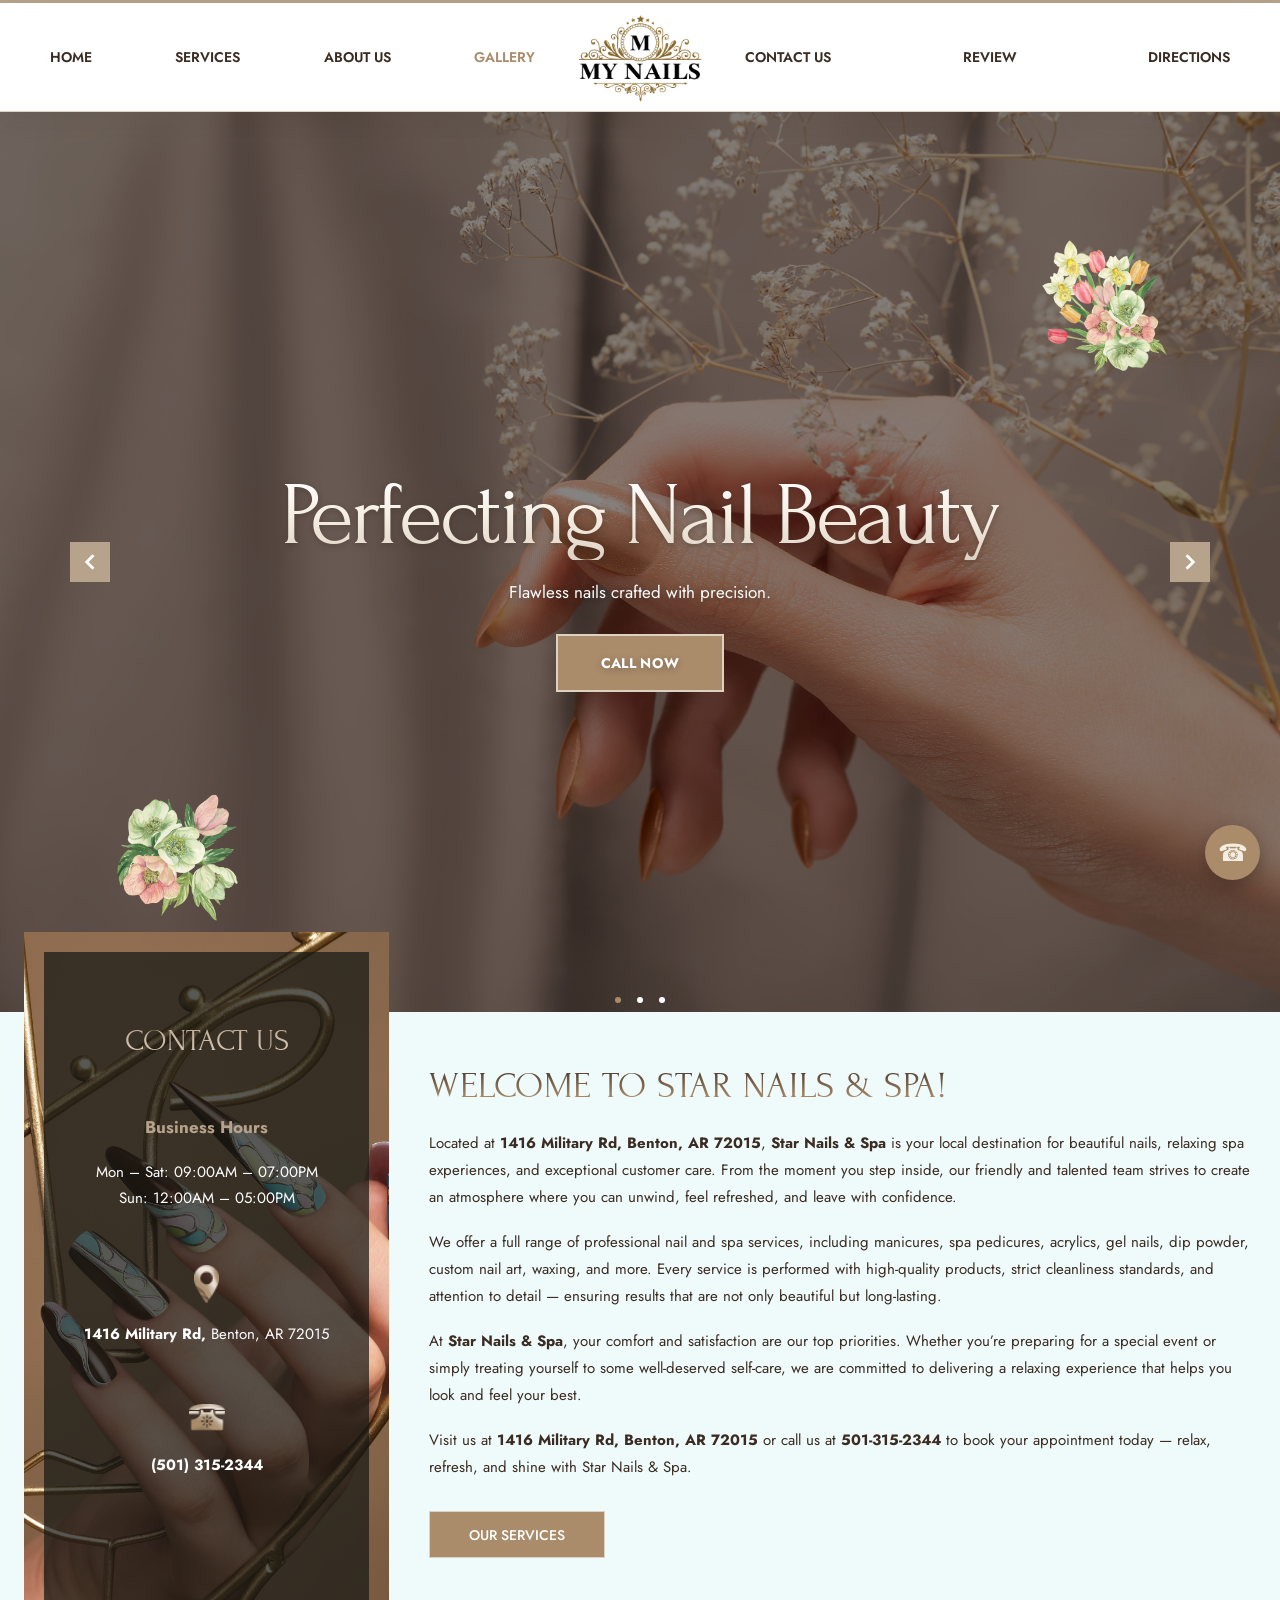
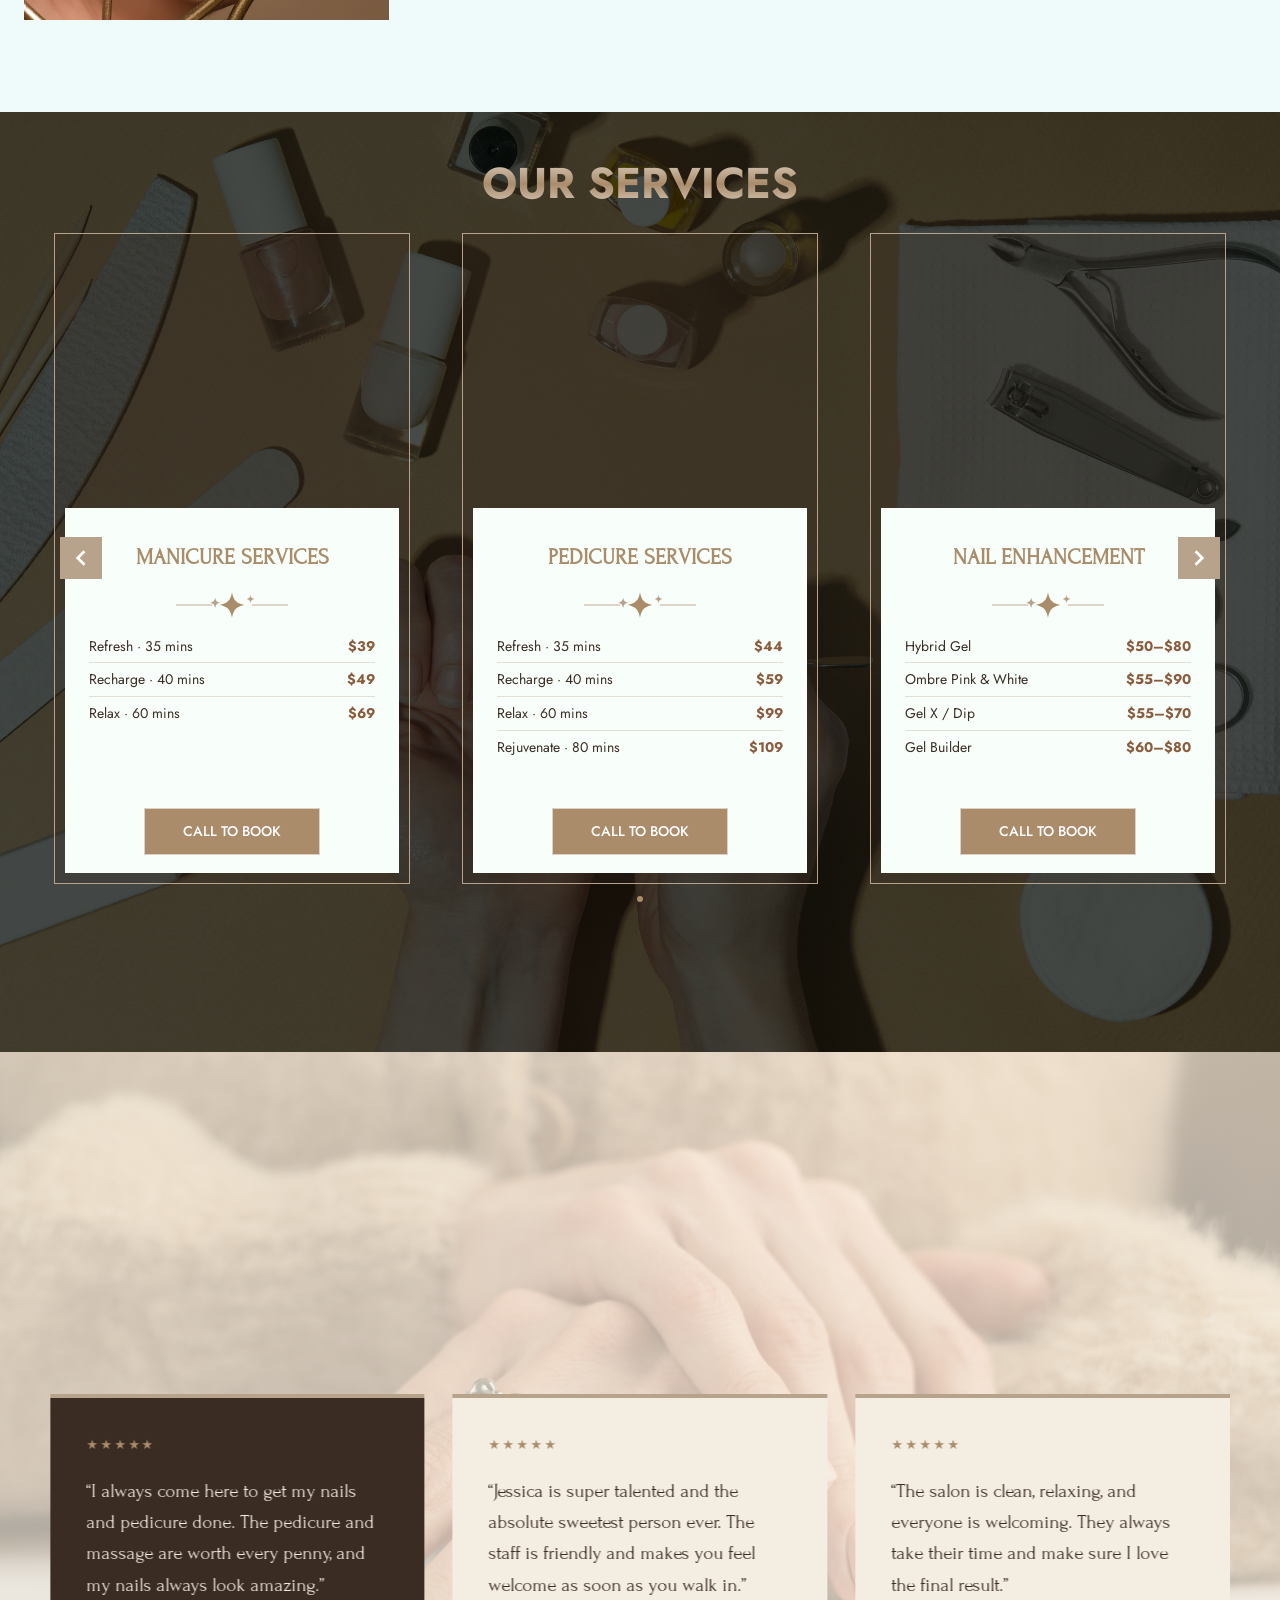
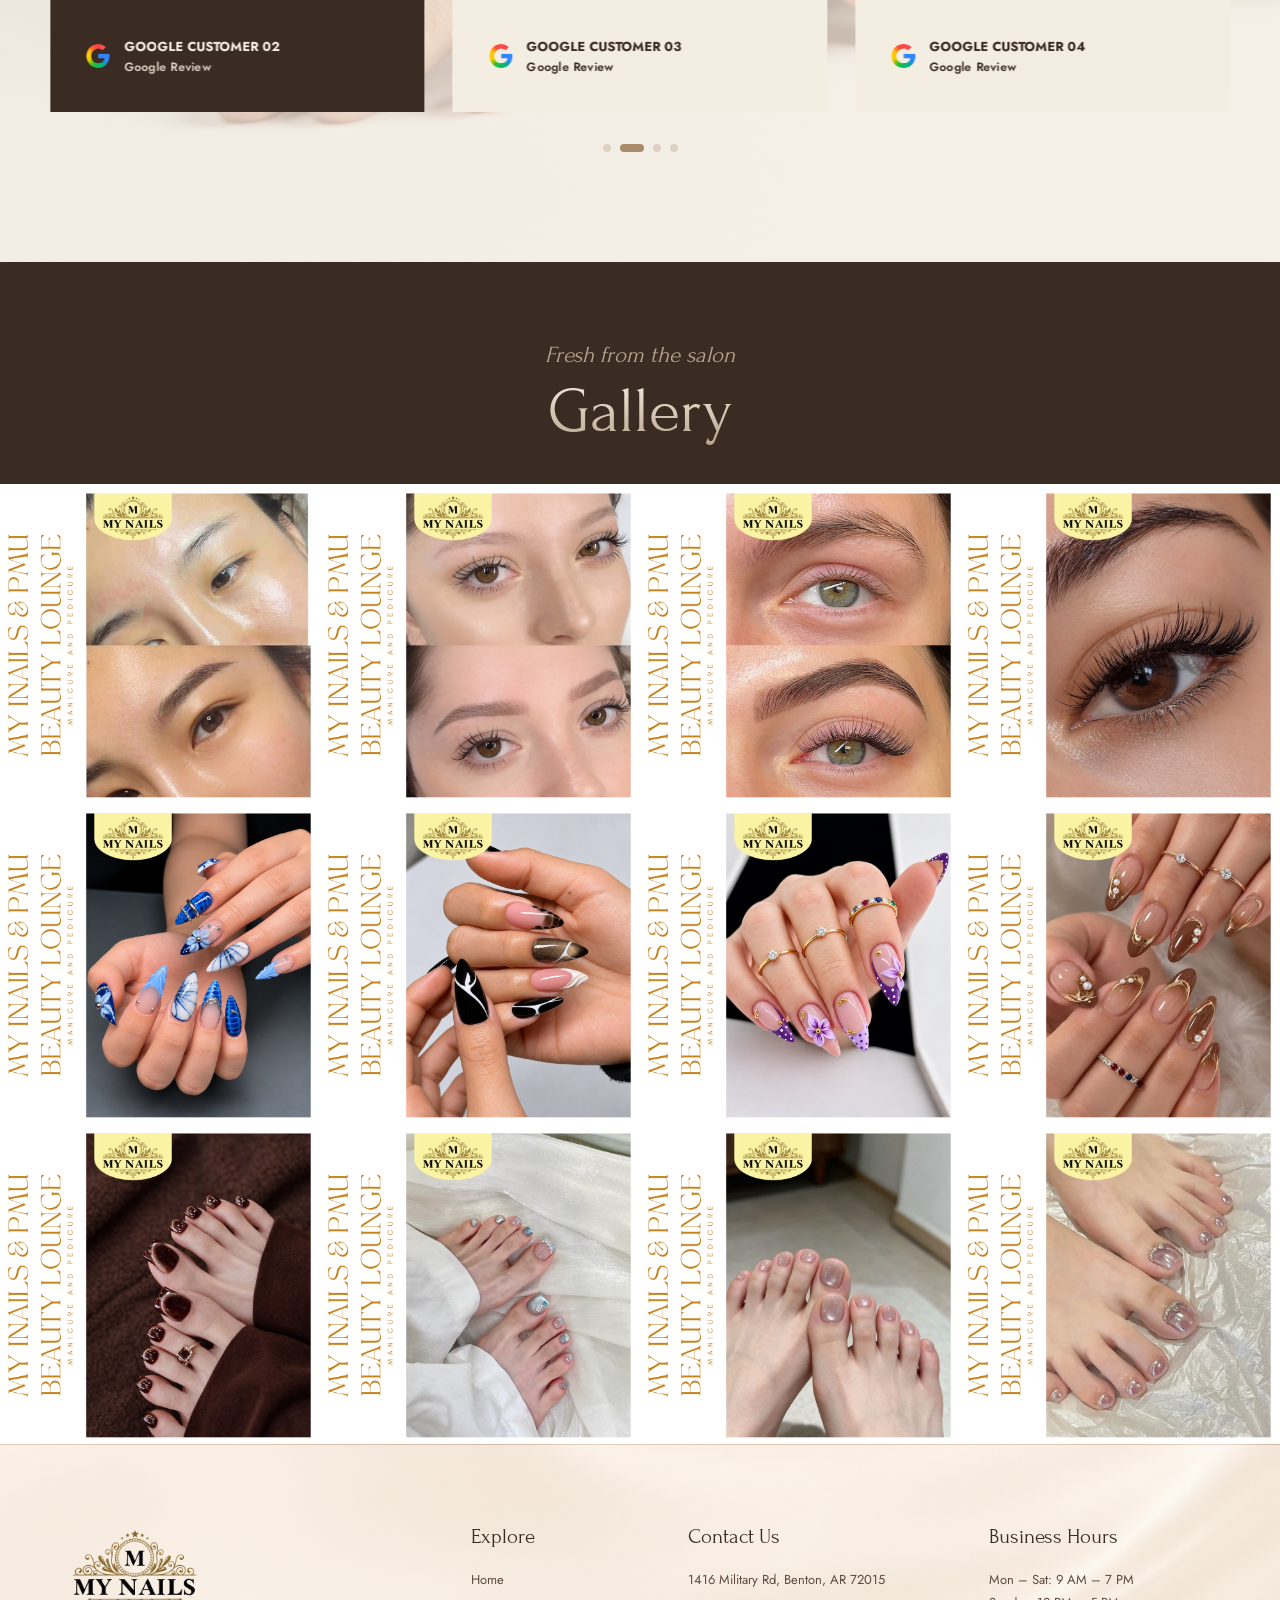
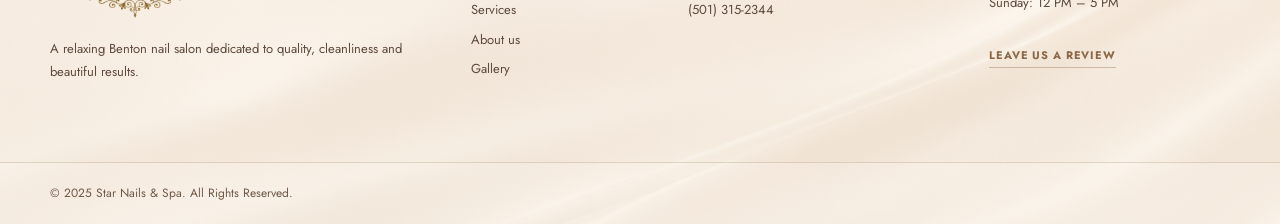
==== index.html @ 36435662 "Initial website" ====
<!doctype html>
<html lang="en">
<head>
  <meta charset="utf-8">
  <meta name="viewport" content="width=device-width, initial-scale=1">
  <meta name="description" content="Star Nails & Spa in Benton, Arkansas — manicures, pedicures, acrylics, waxing and more.">
  <title>Star Nails & Spa Benton</title>
  <link rel="preconnect" href="https://fonts.googleapis.com">
  <link rel="preconnect" href="https://fonts.gstatic.com" crossorigin>
  <link href="https://fonts.googleapis.com/css2?family=Forum&family=Jost:ital,wght@0,400;0,500;0,600;0,700;1,400&display=swap" rel="stylesheet">
  <link rel="stylesheet" href="styles.css">
</head>
<body>
  <header class="site-header" id="top">
    <nav class="nav shell" aria-label="Primary navigation">
      <a class="brand" href="#home" aria-label="My Nails home"><img src="assets/Ornate Gold and Black My Nails Logo.png" alt="My Nails"></a>
      <button class="menu-toggle" type="button" aria-expanded="false" aria-controls="main-menu"><svg viewBox="0 0 24 24" aria-hidden="true"><path d="M4 6h16M4 12h16M4 18h16"/></svg><span class="sr-only">Menu</span></button>
      <div class="nav-links" id="main-menu">
        <div class="nav-group nav-left"><a class="active" href="#home">Home</a><a href="#services">Services</a><a href="#about">About us</a><a href="#gallery">Gallery</a></div>
        <div class="nav-group nav-right"><a href="#contact">Contact us</a><a href="https://g.page/r/CZxJqa2TzSKlEBM/review" target="_blank" rel="noreferrer">Review</a><a href="https://www.google.com/maps/dir/?api=1&destination=1416+Military+Rd+Benton+AR+72015" target="_blank" rel="noreferrer">Directions</a></div>
      </div>
    </nav>
  </header>

  <main>
    <section class="hero" id="home" aria-label="Featured nail services">
      <div class="hero-slide is-active" data-title="Perfecting Nail Beauty" data-copy="Flawless nails crafted with precision." style="--hero:url('assets/star-nail-and-spa.jpg')"></div>
      <div class="hero-slide" data-title="Signature Nail Style" data-copy="Unique designs that define your look." style="--hero:url('assets/star-nail-and-spa-2.jpg')"></div>
      <div class="hero-slide" data-title="Elevate Your Nails" data-copy="Shine brighter with premium nail care." style="--hero:url('assets/star-nail-and-spa-3.jpg')"></div>
      <div class="hero-shade"></div>
      <img class="hero-flower flower-top" src="assets/icon-trendynails-2-1.png" alt="">
      <img class="hero-flower flower-bottom" src="assets/icon-trendynails-1-1.png" alt="">
      <div class="hero-content">
        <h1>Perfecting Nail <span>Beauty</span></h1>
        <p class="hero-copy">Flawless nails crafted with precision.</p>
        <a class="btn btn-light" href="tel:+15013152344">Call now</a>
      </div>
      <button class="hero-arrow prev" type="button" aria-label="Previous slide"><svg aria-hidden="true" viewBox="0 0 24 24"><path d="M15 19 8 12l7-7"/></svg></button>
      <button class="hero-arrow next" type="button" aria-label="Next slide"><svg aria-hidden="true" viewBox="0 0 24 24"><path d="m9 5 7 7-7 7"/></svg></button>
      <div class="hero-dots" aria-label="Choose a slide"><button class="is-active" aria-label="Slide 1"></button><button aria-label="Slide 2"></button><button aria-label="Slide 3"></button></div>
    </section>

    <section class="intro-section" id="about">
      <div class="original-shell intro-layout">
        <aside class="contact-panel" id="contact">
          <div class="contact-panel-inner">
            <h2>Contact Us</h2>
            <div class="contact-block"><h3>Business Hours</h3><p>Mon – Sat: 09:00AM – 07:00PM<br>Sun: 12:00AM – 05:00PM</p></div>
            <a class="contact-block" href="https://maps.google.com/?q=1416+Military+Rd+Benton+AR+72015" target="_blank" rel="noreferrer"><img class="contact-icon location-icon" src="assets/loc-icon-beige.png" alt="Location"><p><strong>1416 Military Rd,</strong> Benton, AR 72015</p></a>
            <a class="contact-block" href="tel:+15013152344"><img class="contact-icon phone-icon" src="assets/phone-icon-beige.png" alt="Phone"><p><strong>(501) 315-2344</strong></p></a>
          </div>
        </aside>
        <div class="original-welcome">
          <h2>Welcome to Star Nails &amp; Spa!</h2>
          <p>Located at <strong>1416 Military Rd, Benton, AR 72015</strong>, <strong>Star Nails &amp; Spa</strong> is your local destination for beautiful nails, relaxing spa experiences, and exceptional customer care. From the moment you step inside, our friendly and talented team strives to create an atmosphere where you can unwind, feel refreshed, and leave with confidence.</p>
          <p>We offer a full range of professional nail and spa services, including manicures, spa pedicures, acrylics, gel nails, dip powder, custom nail art, waxing, and more. Every service is performed with high-quality products, strict cleanliness standards, and attention to detail — ensuring results that are not only beautiful but long-lasting.</p>
          <p>At <strong>Star Nails &amp; Spa</strong>, your comfort and satisfaction are our top priorities. Whether you’re preparing for a special event or simply treating yourself to some well-deserved self-care, we are committed to delivering a relaxing experience that helps you look and feel your best.</p>
          <p>Visit us at <strong>1416 Military Rd, Benton, AR 72015</strong> or call us at <strong>501-315-2344</strong> to book your appointment today — relax, refresh, and shine with Star Nails &amp; Spa.</p>
          <a class="original-button" href="#services">Our Services</a>
        </div>
      </div>
    </section>

    <section class="original-services" id="services">
      <div class="original-shell">
        <h2>Our Services</h2>
        <div class="services-carousel">
          <button class="services-arrow services-prev" type="button" aria-label="Previous services"><svg aria-hidden="true" viewBox="0 0 24 24"><path d="M15 19 8 12l7-7"/></svg></button>
          <div class="original-service-grid" aria-live="polite"></div>
          <button class="services-arrow services-next" type="button" aria-label="Next services"><svg aria-hidden="true" viewBox="0 0 24 24"><path d="m9 5 7 7-7 7"/></svg></button>
        </div>
        <div class="services-dot" aria-hidden="true"></div>
      </div>
    </section>

    <section class="reviews section">
      <div class="shell"><div class="section-title reveal"><p class="script">Client love</p><h2>What Customers Say</h2><span class="luxury-mark luxury-mark-large" aria-hidden="true"><svg viewBox="0 0 140 34"><path class="ornament-line" d="M4 17h42M94 17h42"/><path class="sparkle-main" d="M70 2c1.6 9.4 5.6 13.4 15 15-9.4 1.6-13.4 5.6-15 15-1.6-9.4-5.6-13.4-15-15 9.4-1.6 13.4-5.6 15-15Z"/><path class="sparkle-small" d="M50 8c.7 4 2.3 5.6 6.3 6.3-4 .7-5.6 2.3-6.3 6.3-.7-4-2.3-5.6-6.3-6.3 4-.7 5.6-2.3 6.3-6.3ZM92 5c.5 3 1.8 4.3 4.8 4.8-3 .5-4.3 1.8-4.8 4.8-.5-3-1.8-4.3-4.8-4.8 3-.5 4.3-1.8 4.8-4.8Z"/></svg></span></div>
        <div class="review-carousel" aria-label="Google customer reviews"><div class="review-grid"></div></div>
        <div class="review-dots" aria-label="Review carousel navigation"></div>
      </div>
    </section>

    <section class="gallery" id="gallery">
      <div class="gallery-title"><p class="script">Fresh from the salon</p><h2>Gallery</h2></div>
      <div class="gallery-grid" id="gallery-grid"></div>
    </section>
  </main>

  <div class="gallery-lightbox" id="gallery-lightbox" role="dialog" aria-modal="true" aria-label="Gallery image viewer" hidden>
    <button class="lightbox-control lightbox-close" type="button" aria-label="Close gallery"><svg viewBox="0 0 24 24" aria-hidden="true"><path d="M18 6 6 18"/><path d="m6 6 12 12"/></svg></button>
    <button class="lightbox-control lightbox-prev" type="button" aria-label="Previous image"><svg viewBox="0 0 24 24" aria-hidden="true"><path d="m15 18-6-6 6-6"/></svg></button>
    <figure class="lightbox-stage"><img src="" alt=""><figcaption></figcaption></figure>
    <button class="lightbox-control lightbox-next" type="button" aria-label="Next image"><svg viewBox="0 0 24 24" aria-hidden="true"><path d="m9 18 6-6-6-6"/></svg></button>
  </div>

  <footer class="footer">
    <div class="shell footer-grid"><div class="footer-about"><img src="assets/Ornate Gold and Black My Nails Logo.png" alt="My Nails"><p>A relaxing Benton nail salon dedicated to quality, cleanliness and beautiful results.</p></div><div><h3>Explore</h3><a href="#home">Home</a><a href="#services">Services</a><a href="#about">About us</a><a href="#gallery">Gallery</a></div><div><h3>Contact Us</h3><a href="https://maps.google.com/?q=1416+Military+Rd+Benton+AR+72015">1416 Military Rd, Benton, AR 72015</a><a href="tel:+15013152344">(501) 315-2344</a></div><div><h3>Business Hours</h3><p>Mon – Sat: 9 AM – 7 PM<br>Sunday: 12 PM – 5 PM</p><a class="footer-review" href="https://g.page/r/CZxJqa2TzSKlEBM/review">Leave us a review</a></div></div>
    <div class="copyright"><div class="shell">© 2025 Star Nails & Spa. All Rights Reserved.</div></div>
  </footer>
  <a class="floating-call" href="tel:+15013152344" aria-label="Call Star Nails & Spa">☎</a>
  <script src="script.js"></script>
</body>
</html>
---- styles.css ----
:root{--green:#aecf9f;--green-dark:#33462d;--green-deep:#1f2d1d;--gold:#e4ac16;--cream:#f8f7f0;--ink:#252b24;--muted:#71766e;--white:#fff;--serif:"Forum",serif;--sans:"Jost",sans-serif}
*{box-sizing:border-box}html{scroll-behavior:smooth}body{margin:0;color:var(--ink);font-family:var(--sans);font-size:16px;line-height:1.75;background:#fff}img{max-width:100%;display:block}a{color:inherit;text-decoration:none}.shell{width:min(1180px,calc(100% - 48px));margin-inline:auto}.sr-only{position:absolute;width:1px;height:1px;padding:0;margin:-1px;overflow:hidden;clip:rect(0,0,0,0);white-space:nowrap;border:0}
.site-header{position:absolute;z-index:20;top:0;left:0;width:100%;background:rgba(16,25,14,.56);border-bottom:1px solid rgba(255,255,255,.11)}.nav{min-height:106px;display:flex;align-items:center;justify-content:center;position:relative}.brand{position:absolute;left:50%;top:7px;transform:translateX(-50%);width:150px}.brand img{height:88px;width:150px;object-fit:contain}.nav-links{width:100%;display:flex;align-items:center;justify-content:space-between;gap:22px}.nav-links a{color:#cce2bd;text-transform:uppercase;font-size:14px;font-weight:700;transition:.25s}.nav-links a:nth-child(4){margin-right:188px}.nav-links a:hover,.nav-links .active{color:#ffc000}.menu-toggle{display:none}
.hero{height:100vh;min-height:720px;position:relative;overflow:hidden;background:#333}.hero-slide{position:absolute;inset:0;background-image:var(--hero);background-size:cover;background-position:center;opacity:0;transform:scale(1.03);transition:opacity .8s ease,transform 6s ease}.hero-slide.is-active{opacity:1;transform:scale(1)}.hero-shade{position:absolute;inset:0;background:linear-gradient(90deg,rgba(9,14,8,.37),rgba(15,20,13,.20) 52%,rgba(17,21,16,.35))}.hero-content{position:absolute;z-index:2;inset:0;display:flex;flex-direction:column;justify-content:center;align-items:center;text-align:center;color:#fff;padding:120px 80px 40px;text-shadow:0 2px 7px rgba(0,0,0,.28)}.eyebrow{text-transform:uppercase;letter-spacing:.25em;font-size:13px;font-weight:600;margin:0 0 12px;color:#d9ebce}.hero h1{font-family:var(--serif);font-size:clamp(64px,8.4vw,122px);font-weight:400;letter-spacing:-.045em;line-height:.98;margin:0}.hero-copy{font-size:18px;margin:22px 0 27px}.btn{display:inline-flex;align-items:center;justify-content:center;min-width:168px;height:60px;padding:0 26px;text-transform:uppercase;font-weight:700;font-size:14px;letter-spacing:.02em;transition:.25s;border:2px solid transparent}.btn-light{background:var(--green);color:#fff;border-color:#fff}.btn-light:hover{background:#fff;color:var(--green-dark)}.btn-green{background:var(--green-dark);color:#fff}.btn-green:hover{background:var(--gold)}.hero-arrow{position:absolute;z-index:3;top:50%;translate:0 -50%;width:40px;height:40px;border:0;background:#badaaa;color:#fff;font-size:40px;line-height:30px;cursor:pointer}.hero-arrow.prev{left:5.5%}.hero-arrow.next{right:5.5%}.hero-dots{position:absolute;z-index:3;bottom:18px;left:50%;transform:translateX(-50%);display:flex;gap:16px}.hero-dots button{width:6px;height:6px;border:0;border-radius:50%;background:#fff;padding:0}.hero-dots button.is-active{background:#98a519}
.contact-strip{background:var(--green-dark);color:#fff;padding:34px 0}.contact-grid{display:grid;grid-template-columns:1.1fr 1.5fr 1fr .85fr;gap:30px;align-items:center}.contact-heading{border-right:1px solid rgba(255,255,255,.28);padding-right:25px}.contact-heading .mini{text-transform:uppercase;color:#cde1c2;font-size:12px;letter-spacing:.18em}.contact-heading h2{font:400 27px/1.2 var(--serif);margin:5px 0}.contact-item{display:flex;align-items:center;gap:16px}.contact-item img{width:34px;height:34px;object-fit:contain;filter:brightness(0) invert(1);opacity:.9}.contact-item.hours img{width:48px}.contact-item h3{font:700 14px/1.3 var(--sans);text-transform:uppercase;margin:0 0 6px}.contact-item p{font-size:13px;line-height:1.7;margin:0;color:#dce7d8}.section{padding:110px 0}.split{display:grid;grid-template-columns:1fr 1fr;gap:86px;align-items:center}.photo-stack{position:relative;min-height:600px}.photo-main{position:absolute;left:0;top:0;width:77%;height:560px;overflow:hidden}.photo-main img,.photo-small img{width:100%;height:100%;object-fit:cover}.photo-small{position:absolute;right:0;bottom:0;width:48%;height:330px;border:14px solid #fff;overflow:hidden}.seal{position:absolute;right:13%;top:20px;width:130px;height:130px;border-radius:50%;background:var(--green-dark);border:7px solid #eaf1e5;color:#fff;display:flex;flex-direction:column;align-items:center;justify-content:center;text-align:center;line-height:1.25}.seal strong{font:700 32px var(--serif)}.seal span{font-size:11px;text-transform:uppercase;letter-spacing:.08em}.script{font:400 23px/1.2 var(--serif);font-style:italic;color:#79946c;margin:0 0 8px}.welcome-copy h2,.section-title h2,.appointment h2,.gallery-title h2{font:400 clamp(43px,5vw,68px)/1.07 var(--serif);margin:0;color:var(--green-deep)}.welcome-copy h2 span{color:#92b383}.divider{width:100px;height:28px;object-fit:contain;margin:22px 0}.welcome-copy>p:not(.script){color:var(--muted);margin:0 0 18px}.feature-row{display:grid;grid-template-columns:1fr 1fr;gap:20px;margin:28px 0 34px;padding-top:24px;border-top:1px solid #dfe4dc}.feature-row div{display:flex;flex-direction:column}.feature-row strong{font-family:var(--serif);font-size:18px}.feature-row span{font-size:12px;color:var(--muted)}
.services{background:var(--cream) url('assets/background-starnail-services.jpg') center/cover fixed}.section-title{text-align:center;max-width:690px;margin:0 auto 58px}.section-title .divider{margin:18px auto}.section-title>p:last-child{color:var(--muted)}.service-grid{display:grid;grid-template-columns:repeat(3,1fr);gap:26px}.service-card{position:relative;background:#fff;min-height:490px;overflow:hidden;box-shadow:0 10px 35px rgba(34,51,30,.08)}.service-card>img{height:260px;width:100%;object-fit:cover;transition:transform .6s}.service-card:hover>img{transform:scale(1.06)}.service-card>div{padding:28px 28px 26px;position:relative}.service-card span{position:absolute;right:24px;top:-50px;font:700 70px/1 var(--serif);color:rgba(255,255,255,.72)}.service-card h3{font:400 25px var(--serif);color:var(--green-deep);margin:0 0 8px}.service-card p{color:var(--muted);font-size:14px;line-height:1.65;margin:0 0 14px}.service-card a{text-transform:uppercase;font-size:11px;font-weight:700;letter-spacing:.08em;color:#78906d;border-bottom:1px solid #aabca3;padding-bottom:4px}.appointment{min-height:500px;background:linear-gradient(rgba(29,47,25,.72),rgba(29,47,25,.72)),url('assets/bg-price-copyright.jpg') center/cover fixed;display:grid;place-items:center;text-align:center;color:#fff;padding:80px 0}.appointment-inner{max-width:800px}.appointment .script{color:#c8e2bc}.appointment h2{color:#fff}.appointment p:not(.script){margin:20px auto 30px;max-width:600px}.reviews{background:#fff}.review-grid{display:grid;grid-template-columns:repeat(3,1fr);gap:28px}.review-grid blockquote{margin:0;padding:36px;background:#f6f7f2;border-top:4px solid #b5cfa9;min-height:310px;display:flex;flex-direction:column}.review-grid blockquote.featured{background:var(--green-dark);color:#fff;transform:translateY(-18px)}.stars{color:#e7b41d;letter-spacing:.15em;font-size:13px}.review-grid blockquote>p{font-family:var(--serif);font-size:19px;line-height:1.65;flex:1}.review-grid footer{display:flex;align-items:center;gap:14px}.review-grid footer img{width:54px;height:54px;border-radius:50%}.review-grid footer span{display:flex;flex-direction:column}.review-grid footer strong{font-size:13px;text-transform:uppercase}.review-grid footer small{font-size:11px;color:#8b9487}.gallery{position:relative;background:var(--green-deep);padding-top:80px}.gallery-title{text-align:center;color:#fff;margin-bottom:38px}.gallery-title h2{color:#fff}.gallery-title .script{color:#bcd1b3}.gallery-grid{display:grid;grid-template-columns:repeat(4,1fr)}.gallery-grid figure{margin:0;height:360px;overflow:hidden}.gallery-grid img{width:100%;height:100%;object-fit:cover;transition:.55s}.gallery-grid figure:hover img{transform:scale(1.07)}
.footer{background:#172216;color:#c9d0c5;padding-top:80px}.footer-grid{display:grid;grid-template-columns:1.5fr .65fr 1fr 1fr;gap:60px;padding-bottom:65px}.footer h3{font:400 21px var(--serif);color:#fff;margin:0 0 20px}.footer a{display:block;font-size:13px;margin:7px 0;transition:.2s}.footer a:hover{color:#f1bd21}.footer p{font-size:13px}.footer-about>img{width:170px;height:95px;object-fit:contain;margin-bottom:18px}.footer-review{color:#e3b62c!important;text-transform:uppercase;font-weight:700;font-size:11px!important;letter-spacing:.08em;margin-top:18px!important}.copyright{border-top:1px solid rgba(255,255,255,.1);padding:20px 0;font-size:12px}.floating-call{position:fixed;z-index:30;right:20px;bottom:20px;width:55px;height:55px;border-radius:50%;display:grid;place-items:center;background:var(--green-dark);color:#fff;font-size:24px;box-shadow:0 5px 18px rgba(0,0,0,.26)}.reveal{opacity:0;transform:translateY(26px);transition:opacity .8s,transform .8s}.reveal.in-view{opacity:1;transform:none}
@media(max-width:1000px){.site-header{position:fixed;background:rgba(26,39,23,.95)}.nav{justify-content:space-between;min-height:78px}.brand{position:static;transform:none;width:120px}.brand img{width:120px;height:70px}.menu-toggle{display:flex!important;z-index:99;position:absolute;right:0;top:19px;width:44px;height:40px;border:0;background:none;flex-direction:column;justify-content:center;gap:6px;padding:7px;cursor:pointer}.menu-toggle span:not(.sr-only){display:block!important;height:2px;width:100%;background:#fff}.nav-links{display:none;position:absolute;top:78px;left:-24px;width:calc(100% + 48px);padding:20px 24px 28px;background:#1d2b1b;flex-direction:column;align-items:flex-start;gap:10px}.nav-links.is-open{display:flex}.nav-links a:nth-child(4){margin-right:0}.nav-links a{width:100%;padding:7px}.hero{min-height:680px;height:85vh}.hero-content{padding-inline:30px}.hero h1{font-size:clamp(52px,10vw,90px)}.contact-grid{grid-template-columns:1fr 1fr}.contact-heading{border:0}.split{grid-template-columns:1fr;gap:55px}.photo-stack{max-width:650px;width:100%;margin:auto}.service-grid{grid-template-columns:1fr 1fr}.review-grid{grid-template-columns:1fr}.review-grid blockquote.featured{transform:none}.gallery-grid{grid-template-columns:1fr 1fr}.footer-grid{grid-template-columns:1fr 1fr}}
@media(max-width:640px){.shell{width:min(100% - 32px,1180px)}.menu-toggle{right:2px}.hero{height:760px}.hero-content{padding-inline:16px}.hero h1{font-size:40px;width:100%;max-width:360px;white-space:normal}.hero h1 span{display:block}.eyebrow{font-size:10px;letter-spacing:.12em;width:100%;max-width:320px;line-height:1.7}.hero-copy{font-size:14px}.hero-arrow{display:none}.contact-grid{grid-template-columns:1fr;gap:22px}.contact-heading{padding-bottom:12px;border-bottom:1px solid rgba(255,255,255,.2)}.section{padding:78px 0}.photo-stack{min-height:480px}.photo-main{width:86%;height:430px}.photo-small{height:230px}.seal{right:1%;top:10px;width:110px;height:110px}.welcome-copy h2,.section-title h2,.appointment h2,.gallery-title h2{font-size:42px}.feature-row{grid-template-columns:1fr}.service-grid{grid-template-columns:1fr}.service-card{min-height:0}.gallery-grid{grid-template-columns:1fr 1fr}.gallery-grid figure{height:230px}.footer-grid{grid-template-columns:1fr;gap:30px}.footer-about>img{margin-inline:auto}.footer-about{text-align:center}}
@media(prefers-reduced-motion:reduce){html{scroll-behavior:auto}*,*::before,*::after{animation-duration:.01ms!important;transition-duration:.01ms!important}.services,.appointment{background-attachment:scroll}.reveal{opacity:1;transform:none}}

/* Faithful reconstruction of the original Elementor sections */
html{scroll-behavior:auto}
body{border-top:3px solid #5f5544}.original-shell{width:min(1320px,calc(100% - 48px));margin-inline:auto}.hero-shade{background:rgba(0,0,0,.48)}.hero-content{padding:80px 80px 40px}.hero h1{font-size:clamp(72px,7vw,120px);letter-spacing:-.035em}.hero-copy{font-size:17px;margin-top:18px}.hero .btn{height:58px;min-width:168px;background:#b5d5a3}.hero-dots{bottom:9px}.hero-flower{position:absolute;z-index:2;width:185px;height:auto;pointer-events:none}.flower-top{right:6.5%;top:14%}.flower-bottom{left:7%;bottom:10%;width:175px}
.intro-section{position:relative;min-height:700px;background:#effbfa url('assets/banner-starnail-about-home-372025.jpg') center/cover no-repeat;padding:52px 0 88px}.intro-layout{display:grid;grid-template-columns:365px minmax(0,1fr);gap:40px;align-items:start}.contact-panel{position:relative;z-index:5;min-height:688px;margin-top:-132px;background:url('assets/pastel-floral-manicure-with-design-nails_364573-244.jpg') center/cover no-repeat;padding:20px}.contact-panel-inner{min-height:648px;background:rgba(19,38,16,.69);color:#fff;text-align:center;padding:70px 25px 36px;display:flex;flex-direction:column;align-items:center}.contact-ornament{width:100px;height:28px;object-fit:contain;margin-bottom:2px}.contact-panel h2{margin:0 0 54px;color:#b5d5a3;font:400 31px/1.2 var(--serif);text-transform:uppercase}.contact-block{width:100%;display:flex;flex-direction:column;align-items:center;color:#fff;margin-bottom:54px}.contact-block h3{color:#b5d5a3;font-size:17px;margin:0 0 16px}.contact-block p{font-size:15px;line-height:1.75;margin:0}.contact-block img{width:28px;height:37px;object-fit:contain;margin-bottom:18px}.phone-symbol{color:#b5d5a3;font-size:31px;line-height:1;margin-bottom:15px}.original-welcome{padding:0 0 0 0}.original-welcome h2{color:#718f60;font:400 37px/1.2 var(--serif);text-transform:uppercase;letter-spacing:.015em;margin:0 0 22px}.original-welcome p{font-size:15px;line-height:1.8;color:#060a05;margin:0 0 18px;max-width:950px}.original-button{display:inline-flex;align-items:center;justify-content:center;background:#b5d5a3;color:#fff;border:1px solid #839131;min-width:176px;min-height:47px;padding:10px 28px;text-transform:uppercase;font-size:14px;font-weight:500;transition:.25s}.original-button:hover{background:#839131;color:#fff}.original-welcome .original-button{margin-top:12px}
.original-services{position:relative;isolation:isolate;min-height:880px;background:url('assets/bg-price-copyright.jpg') center/cover no-repeat;padding:46px 0 62px}.original-services::before{content:"";position:absolute;z-index:-1;inset:0;background:rgba(0,12,5,.72)}.original-services h2{text-align:center;color:#95b77e;font:700 43px/1.2 var(--sans);text-transform:uppercase;margin:0 0 23px}.services-carousel{position:relative;padding:0 30px}.original-service-grid{display:grid;grid-template-columns:repeat(3,minmax(0,1fr));gap:52px}.original-service-card{min-width:0;border:1px solid #668847;padding:10px;background:rgba(0,0,0,.15)}.service-photo{width:100%;height:264px;object-fit:cover}.service-card-body{height:305px;background:#f8fffb url('assets/background-starnail-services.jpg') center/cover no-repeat;text-align:center;padding:23px 26px 15px;display:flex;flex-direction:column;align-items:center}.service-card-body h3{color:#78945e;text-transform:uppercase;font:700 23px/1.2 var(--serif);margin:0;min-height:56px;display:flex;align-items:center;justify-content:center}.service-ornament{width:100px;height:28px;object-fit:contain;margin:4px 0 14px}.service-card-body p{color:#050a05;font-size:15px;line-height:1.48;margin:0;flex:1;display:flex;align-items:center;justify-content:center}.service-card-body .original-button{min-height:47px;margin-top:14px}.services-arrow{position:absolute;z-index:3;top:50%;transform:translateY(-50%);width:42px;height:42px;padding:0;border:0;background:#b5d5a3;color:#fff;font:400 39px/35px var(--sans);cursor:pointer}.services-prev{left:36px}.services-next{right:36px}.services-dot{width:6px;height:6px;border-radius:50%;background:#000;margin:12px auto 0}
@media(max-width:1050px){.intro-layout{grid-template-columns:320px 1fr;gap:30px}.contact-panel{min-height:630px}.contact-panel-inner{min-height:590px;padding-inline:18px}.original-service-grid{grid-template-columns:repeat(2,minmax(0,1fr))}.original-services{min-height:850px}.hero h1{font-size:72px}}
@media(max-width:700px){body{border-top-width:2px}.original-shell{width:min(100% - 28px,1320px)}.hero{height:690px;min-height:690px}.hero-content{padding:80px 16px 30px}.hero h1{font-size:44px}.hero h1 span{display:inline}.hero-flower{width:100px}.flower-top{right:-12px;top:15%}.flower-bottom{left:-12px;bottom:8%}.intro-section{padding:36px 0 60px}.intro-layout{grid-template-columns:1fr}.contact-panel{width:min(365px,100%);margin:-92px auto 15px;min-height:610px}.contact-panel-inner{min-height:570px;padding-top:55px}.contact-panel h2{margin-bottom:38px}.contact-block{margin-bottom:38px}.original-welcome h2{font-size:30px}.original-welcome p{font-size:14px}.original-services{min-height:790px;padding-top:48px}.original-services h2{font-size:34px}.services-carousel{padding:0 14px}.original-service-grid{grid-template-columns:1fr;max-width:390px;margin:auto}.services-arrow{width:38px;height:38px}.services-prev{left:0}.services-next{right:0}.service-photo{height:245px}.service-card-body{height:320px;padding-inline:20px}}

/* Client palette: Espresso, Sand, Beige, Ivory and Almond */
:root{--espresso:#3B2C23;--sand:#B7A38B;--beige:#DDD1C3;--ivory:#F4EDE1;--almond:#AA8C6B;--green:var(--sand);--green-dark:var(--espresso);--green-deep:var(--espresso);--gold:var(--almond);--cream:var(--ivory);--ink:var(--espresso);--muted:#76685E}
body{color:var(--espresso);background:var(--ivory);border-top-color:var(--sand)}
.site-header{background:rgba(59,44,35,.72);border-bottom-color:rgba(221,209,195,.22)}
.nav-links a{color:var(--beige)}.nav-links a:hover,.nav-links .active{color:var(--sand)}
.hero-slide{filter:sepia(.16) saturate(.82)}.hero-shade{background:rgba(59,44,35,.52)}
.hero .btn,.btn-light,.original-button{background:var(--almond);border-color:var(--beige);color:#fff}
.hero .btn:hover,.btn-light:hover,.original-button:hover{background:var(--espresso);color:var(--ivory);border-color:var(--sand)}
.hero-arrow,.services-arrow{background:var(--sand);color:var(--ivory)}.hero-dots button.is-active{background:var(--almond)}
.hero-flower,.contact-ornament,.service-ornament{filter:sepia(1) saturate(.48) hue-rotate(345deg)}
.intro-section{background-color:var(--ivory);background-image:linear-gradient(rgba(244,237,225,.68),rgba(244,237,225,.68)),url('assets/banner-starnail-about-home-372025.jpg')}
.contact-panel{background-blend-mode:multiply;background-color:var(--sand)}
.contact-panel-inner{background:rgba(59,44,35,.82)}
.contact-panel h2,.contact-block h3,.phone-symbol{color:var(--sand)}
.original-welcome h2{color:var(--almond)}.original-welcome p{color:var(--espresso)}
.original-services{background-image:linear-gradient(rgba(59,44,35,.78),rgba(59,44,35,.78)),url('assets/bg-price-copyright.jpg')}
.original-services::before{background:rgba(59,44,35,.22)}.original-services h2{color:var(--sand)}
.original-service-card{border-color:var(--sand);background:rgba(59,44,35,.28)}
.service-card-body{background:var(--ivory)}.service-card-body h3{color:var(--almond)}.service-card-body p{color:var(--espresso)}.services-dot{background:var(--almond)}
.script{color:var(--almond)}.welcome-copy h2 span{color:var(--sand)}
.services{background-color:var(--ivory)}.service-card{background:var(--ivory);box-shadow:0 10px 35px rgba(59,44,35,.12)}.service-card h3,.service-card a{color:var(--almond)}
.appointment{background-image:linear-gradient(rgba(59,44,35,.78),rgba(59,44,35,.78)),url('assets/bg-price-copyright.jpg')}.appointment .script{color:var(--beige)}
.review-grid blockquote{background:var(--ivory);border-top-color:var(--sand)}.review-grid blockquote.featured{background:var(--espresso);color:var(--ivory)}.stars{color:var(--almond)}
.gallery,.footer{background:var(--espresso)}.gallery-title .script{color:var(--sand)}
.footer{color:var(--beige)}.footer a:hover,.footer-review{color:var(--sand)!important}.copyright{border-top-color:rgba(221,209,195,.16)}
.floating-call{background:var(--almond);color:var(--ivory)}
@media(max-width:1000px){.site-header,.nav-links{background:rgba(59,44,35,.97)}}

/* Keep photography natural; use the client palette only as UI accents. */
.site-header{background:rgba(10,10,9,.58)}
.hero-slide{filter:none}.hero-shade{background:rgba(0,0,0,.48)}
.hero-flower,.contact-ornament,.service-ornament{filter:none}
.intro-section{background-color:#effbfa;background-image:url('assets/banner-starnail-about-home-372025.jpg')}
.contact-panel{background:url('assets/creative-design-nails-female-hands-art-manicure.jpg') center/cover no-repeat;background-blend-mode:normal}
.contact-panel-inner{background:rgba(24,25,21,.72)}
.original-services{background-image:url('assets/composition-nail-care-products.jpg')}
.original-services::before{background:rgba(0,8,3,.72)}
.service-card-body{background:#f8fffb url('assets/background-starnail-services.jpg') center/cover no-repeat}
.appointment{background-image:linear-gradient(rgba(20,20,18,.72),rgba(20,20,18,.72)),url('assets/bg-price-copyright.jpg')}
@media(max-width:1000px){.site-header,.nav-links{background:rgba(12,12,11,.96)}}

/* Geometric chevrons stay optically centered, unlike font glyphs. */
.hero-arrow,.services-arrow{display:grid;place-items:center;padding:0;font-size:0;line-height:1}
.hero-arrow::before,.services-arrow::before{content:"";display:block;width:24px;height:24px;background-position:center;background-repeat:no-repeat;background-size:24px 24px}
.hero-arrow.prev::before,.services-prev::before{background-image:url("data:image/svg+xml,%3Csvg xmlns='http://www.w3.org/2000/svg' viewBox='0 0 24 24'%3E%3Cpath d='M15 18L9 12l6-6' fill='none' stroke='%23fff' stroke-width='3' stroke-linecap='square' stroke-linejoin='miter'/%3E%3C/svg%3E")}
.hero-arrow.next::before,.services-next::before{background-image:url("data:image/svg+xml,%3Csvg xmlns='http://www.w3.org/2000/svg' viewBox='0 0 24 24'%3E%3Cpath d='M9 6l6 6-6 6' fill='none' stroke='%23fff' stroke-width='3' stroke-linecap='square' stroke-linejoin='miter'/%3E%3C/svg%3E")}

/* Rebuilt controls: inline SVG removes all font and pseudo-element alignment variance. */
.hero-arrow,.services-arrow{display:flex;align-items:center;justify-content:center;appearance:none;padding:0}
.hero-arrow::before,.services-arrow::before{content:none;display:none}
.hero-arrow svg,.services-arrow svg{display:block;width:20px;height:20px;flex:0 0 20px;overflow:visible}
.hero-arrow svg path,.services-arrow svg path{fill:none;stroke:#fff;stroke-width:2.75;stroke-linecap:square;stroke-linejoin:miter;vector-effect:non-scaling-stroke}

.contact-block .contact-icon{display:block;width:32px;height:38px;object-fit:contain;margin:0 auto 18px;filter:none}
.contact-block .phone-icon{width:36px;height:32px}

/* Refined title palette: subtle, directional gradients with strong contrast. */
.hero h1{color:var(--ivory);background:linear-gradient(180deg,#fff 8%,var(--ivory) 52%,var(--beige) 100%);-webkit-background-clip:text;background-clip:text;-webkit-text-fill-color:transparent;text-shadow:none;filter:drop-shadow(0 2px 3px rgba(59,44,35,.45))}
.contact-panel h2{color:var(--sand);background:linear-gradient(180deg,var(--sand),var(--beige));-webkit-background-clip:text;background-clip:text;-webkit-text-fill-color:transparent}
.original-welcome h2{color:var(--espresso);background:linear-gradient(180deg,var(--espresso) 0%,var(--almond) 78%);-webkit-background-clip:text;background-clip:text;-webkit-text-fill-color:transparent}
.original-services h2{color:var(--sand);background:linear-gradient(180deg,var(--beige),var(--almond),var(--beige));-webkit-background-clip:text;background-clip:text;-webkit-text-fill-color:transparent}
.section-title h2{color:var(--espresso);background:linear-gradient(180deg,var(--espresso),var(--almond));-webkit-background-clip:text;background-clip:text;-webkit-text-fill-color:transparent}
.gallery-title h2{color:var(--ivory);background:linear-gradient(180deg,var(--ivory),var(--sand));-webkit-background-clip:text;background-clip:text;-webkit-text-fill-color:transparent}

.luxury-mark{display:block;width:118px;height:34px;margin:3px auto 12px;color:var(--almond)}
.luxury-mark svg{display:block;width:100%;height:100%}
.luxury-mark path{vector-effect:non-scaling-stroke}
.luxury-mark .ornament-line{fill:none;stroke:currentColor;stroke-width:1;stroke-linecap:round;opacity:.72}
.luxury-mark .sparkle-main{fill:currentColor;stroke:none}
.luxury-mark .sparkle-small{fill:var(--sand);stroke:none}
.luxury-mark-large{width:138px;margin:18px auto 0}

/* Google reviews carousel */
.review-carousel{overflow:hidden;padding:18px 0 8px}
.review-grid{display:flex;gap:28px;transition:transform .65s cubic-bezier(.22,.61,.36,1);will-change:transform}
.review-grid blockquote{flex:0 0 auto;min-height:318px}
.review-grid blockquote.featured{transform:none}
.review-grid footer small{display:block;color:var(--espresso);font-size:12px;font-weight:600;letter-spacing:.02em;line-height:1.4}
.review-grid blockquote.featured footer small{color:var(--beige)}
.review-grid footer .google-review-icon{width:24px;height:24px;border-radius:0;object-fit:contain;flex:0 0 24px}
.review-dots{display:flex;justify-content:center;gap:9px;margin-top:24px}
.review-dots button{width:8px;height:8px;padding:0;border:0;border-radius:50%;background:var(--beige);cursor:pointer;transition:.25s}
.review-dots button.is-active{width:24px;border-radius:8px;background:var(--almond)}

.reviews{background-color:var(--ivory);background-image:linear-gradient(rgba(244,237,225,.72),rgba(244,237,225,.72)),url('assets/graceful-thin-fingers-girl-with-trendy-pastel-nude-manicure-fluffy-soft-sweater-cute-silver-ring-bow.jpg');background-position:center;background-size:cover;background-repeat:no-repeat}
.reviews .section-title h2{color:var(--espresso);background:none;-webkit-background-clip:initial;background-clip:initial;-webkit-text-fill-color:var(--espresso);text-shadow:0 1px 0 rgba(255,255,255,.7)}
.reviews .section-title .script{color:#765B47;font-weight:600;text-shadow:0 1px 0 rgba(255,255,255,.65)}
.reviews .luxury-mark{color:#8B6A4D}

/* Center the new, taller logo precisely inside the navigation bar. */
@media(min-width:1001px){
  .brand{top:50%;left:50vw;width:150px;height:92px;transform:translate(-50%,-50%) translateY(-3px);display:flex;align-items:center;justify-content:center;line-height:0}
  .brand img{display:block;width:145px;height:92px;object-fit:contain;object-position:center}
  .nav-links{display:grid;grid-template-columns:repeat(4,minmax(0,1fr)) 190px repeat(3,minmax(0,1fr));align-items:center;gap:0}
  .nav-links a{text-align:center;margin:0!important}
  .nav-links a:nth-child(5){grid-column:6}
}
@media(max-width:1000px){
  .brand{height:70px;display:flex;align-items:center;justify-content:center;line-height:0}
  .brand img{display:block;width:112px;height:68px;object-fit:contain;object-position:center}
}

/* Square gallery with Lucide-style lightbox controls. */
.gallery-grid{display:grid;grid-template-columns:repeat(4,minmax(0,1fr));gap:0}
.gallery-item{position:relative;display:block;aspect-ratio:1;border:0;padding:0;background:#1f1814;overflow:hidden;cursor:zoom-in}
.gallery-item::after{content:"";position:absolute;inset:0;background:rgba(59,44,35,0);transition:background .35s}
.gallery-item:hover::after,.gallery-item:focus-visible::after{background:rgba(59,44,35,.22)}
.gallery-item img{width:100%;height:100%;object-fit:cover;transition:transform .55s ease}
.gallery-item:hover img,.gallery-item:focus-visible img{transform:scale(1.045)}
.gallery-lightbox[hidden]{display:none}
.gallery-lightbox{position:fixed;z-index:1000;inset:0;display:grid;grid-template-columns:80px minmax(0,1fr) 80px;align-items:center;background:rgba(22,16,13,.94);backdrop-filter:blur(8px);padding:42px 24px}
.lightbox-stage{margin:0;min-width:0;height:calc(100vh - 84px);display:flex;flex-direction:column;align-items:center;justify-content:center}
.lightbox-stage img{display:block;max-width:100%;max-height:calc(100% - 34px);width:auto;height:auto;object-fit:contain;box-shadow:0 20px 60px rgba(0,0,0,.35)}
.lightbox-stage figcaption{height:34px;padding-top:10px;color:var(--beige);font:500 14px/1 var(--sans);letter-spacing:.08em}
.lightbox-control{display:grid;place-items:center;width:48px;height:48px;border:1px solid rgba(244,237,225,.42);border-radius:50%;padding:0;background:rgba(59,44,35,.62);color:var(--ivory);cursor:pointer;transition:.25s}
.lightbox-control:hover,.lightbox-control:focus-visible{background:var(--almond);border-color:var(--ivory)}
.lightbox-control svg{width:24px;height:24px;fill:none;stroke:currentColor;stroke-width:2;stroke-linecap:round;stroke-linejoin:round}
.lightbox-prev{justify-self:start}.lightbox-next{justify-self:end}
.lightbox-close{position:absolute;z-index:2;top:22px;right:22px}
.lightbox-open{overflow:hidden}
@media(max-width:900px){.gallery-grid{grid-template-columns:repeat(3,minmax(0,1fr))}.gallery-lightbox{grid-template-columns:56px minmax(0,1fr) 56px;padding:32px 12px}.lightbox-control{width:42px;height:42px}}
@media(max-width:600px){.gallery-grid{grid-template-columns:repeat(2,minmax(0,1fr))}.gallery-lightbox{grid-template-columns:44px minmax(0,1fr) 44px;padding:24px 6px}.lightbox-control{width:38px;height:38px}.lightbox-control svg{width:21px;height:21px}.lightbox-close{top:12px;right:12px}.lightbox-stage{height:calc(100vh - 48px)}}

.footer{background-color:var(--ivory);background-image:linear-gradient(rgba(255,250,243,.58),rgba(244,237,225,.7)),url('assets/Ivory Silk Satin Waves.png');background-position:center;background-size:cover;background-repeat:no-repeat;color:#5f4b3d;border-top:1px solid rgba(170,140,107,.28)}
.footer h3{color:var(--espresso)}
.footer a{color:#5f4b3d}
.footer a:hover,.footer-review{color:#8b6849!important}
.footer-review{display:inline-block!important;border-bottom:1px solid rgba(139,104,73,.38);padding-bottom:2px}
.footer-about>img{filter:none}
.copyright{color:#6f5948;border-top-color:rgba(139,104,73,.22);background:rgba(255,250,243,.22)}

/* Service menu rebuilt from the salon's current price list. */
.original-services{min-height:940px}
.service-card-body{height:auto;min-height:365px;padding:22px 24px 18px}
.service-card-body h3{min-height:58px;font-size:22px}
.service-card-body .luxury-mark{margin:0 auto 8px}
.service-price-list{width:100%;margin:0 0 16px;padding:0;list-style:none;text-align:left;flex:1}
.service-price-list li{display:grid;grid-template-columns:minmax(0,1fr) auto;gap:14px;align-items:start;padding:7px 0;border-bottom:1px solid rgba(170,140,107,.28);color:var(--espresso);font-size:14px;line-height:1.35}
.service-price-list li:last-child{border-bottom:0}
.service-price-list strong{color:#8b5b3d;font-weight:700;white-space:nowrap}
.service-card-body .original-button{margin-top:auto;min-height:44px}
@media(max-width:700px){.original-services{min-height:900px}.service-card-body{min-height:350px}.service-price-list li{font-size:14px}}

/* Rebuilt white header */
.site-header{position:sticky;top:0;z-index:100;width:100%;background:#fff;border:0;border-bottom:1px solid var(--beige);box-shadow:0 5px 24px rgba(59,44,35,.08)}
.nav{position:relative;min-height:108px;display:flex;align-items:center;justify-content:center}
.brand{position:absolute;z-index:2;top:50%;left:50%;width:156px;height:96px;transform:translate(-50%,-50%);display:flex;align-items:center;justify-content:center;line-height:0}
.brand img{display:block;width:150px;height:94px;object-fit:contain;object-position:center}
.nav-links{width:100%;display:grid;grid-template-columns:minmax(0,1fr) 210px minmax(0,1fr);align-items:center;gap:0}
.nav-group{display:flex;align-items:center;justify-content:space-between;gap:24px}
.nav-left{grid-column:1}.nav-right{grid-column:3}
.nav-links a{margin:0!important;padding:12px 0;color:var(--espresso);font-family:var(--sans);font-size:14px;font-weight:600;text-align:center;text-transform:uppercase;white-space:nowrap;transition:color .25s}
.nav-links a:hover,.nav-links a.active{color:var(--almond)}
.menu-toggle{display:none}
@media(max-width:1000px){
  .site-header{position:sticky;background:#fff}
  .nav{min-height:78px;justify-content:space-between}
  .brand{position:static;width:112px;height:72px;transform:none;justify-content:flex-start}
  .brand img{width:108px;height:70px}
  .menu-toggle{display:flex!important;position:static;width:44px;height:42px;padding:8px;border:0;background:transparent;flex-direction:column;justify-content:center;gap:6px;cursor:pointer}
  .menu-toggle::before{content:none}
  .menu-toggle svg{display:block;width:26px;height:26px;margin:auto;fill:none;stroke:var(--espresso);stroke-width:2;stroke-linecap:round}
  .nav-links{display:none;position:absolute;top:78px;left:-24px;width:calc(100% + 48px);padding:20px 24px 26px;background:#fff;border-top:1px solid var(--beige);box-shadow:0 16px 24px rgba(59,44,35,.1)}
  .nav-links.is-open{display:flex;flex-direction:column;align-items:stretch}
  .nav-group{display:flex;width:100%;flex-direction:column;align-items:stretch;gap:0}
  .nav-links a{width:100%;padding:10px 8px;text-align:left}
}

@media(max-width:1000px){
  .site-header .menu-toggle{display:flex!important;position:absolute!important;right:0!important;top:18px!important;z-index:999!important;align-items:center;justify-content:center;opacity:1;visibility:visible;background:transparent!important}
  .site-header .menu-toggle svg{display:block!important;width:26px;height:26px;fill:none;stroke:#3B2C23;stroke-width:2}
}
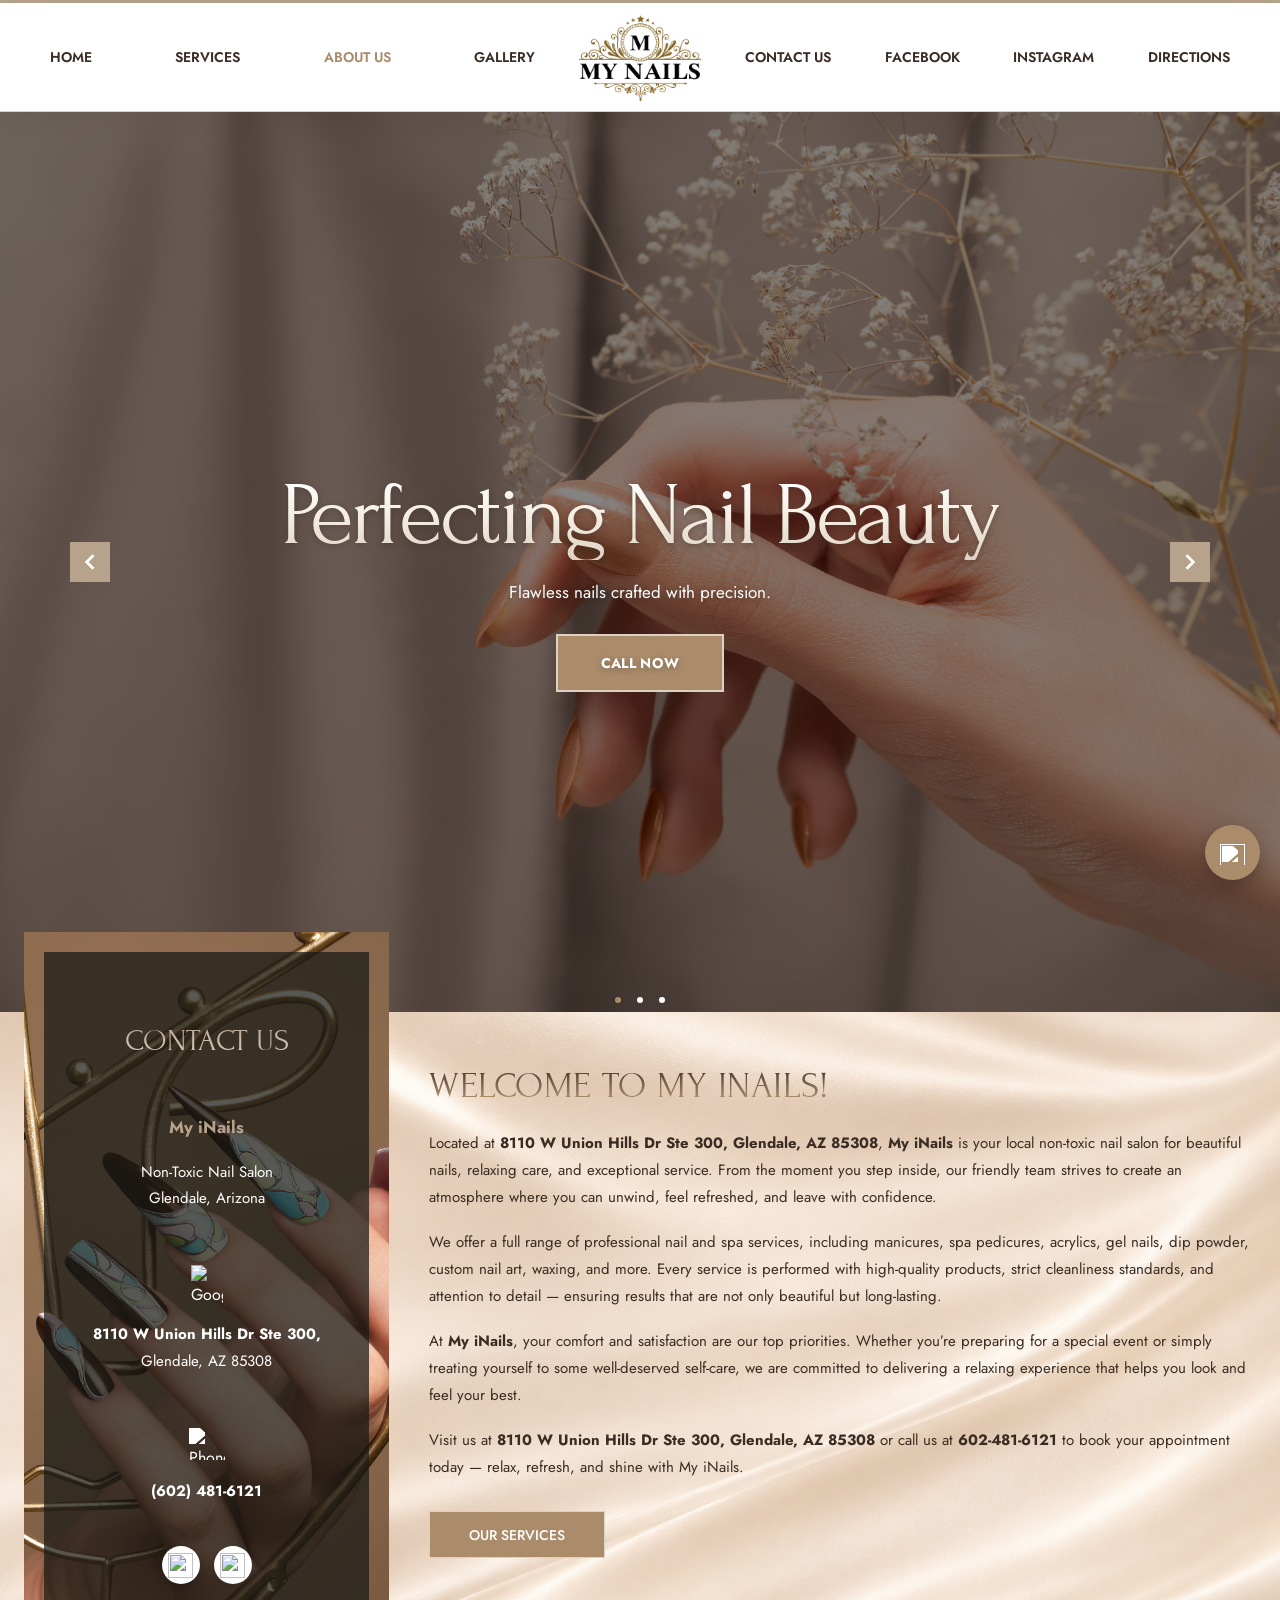
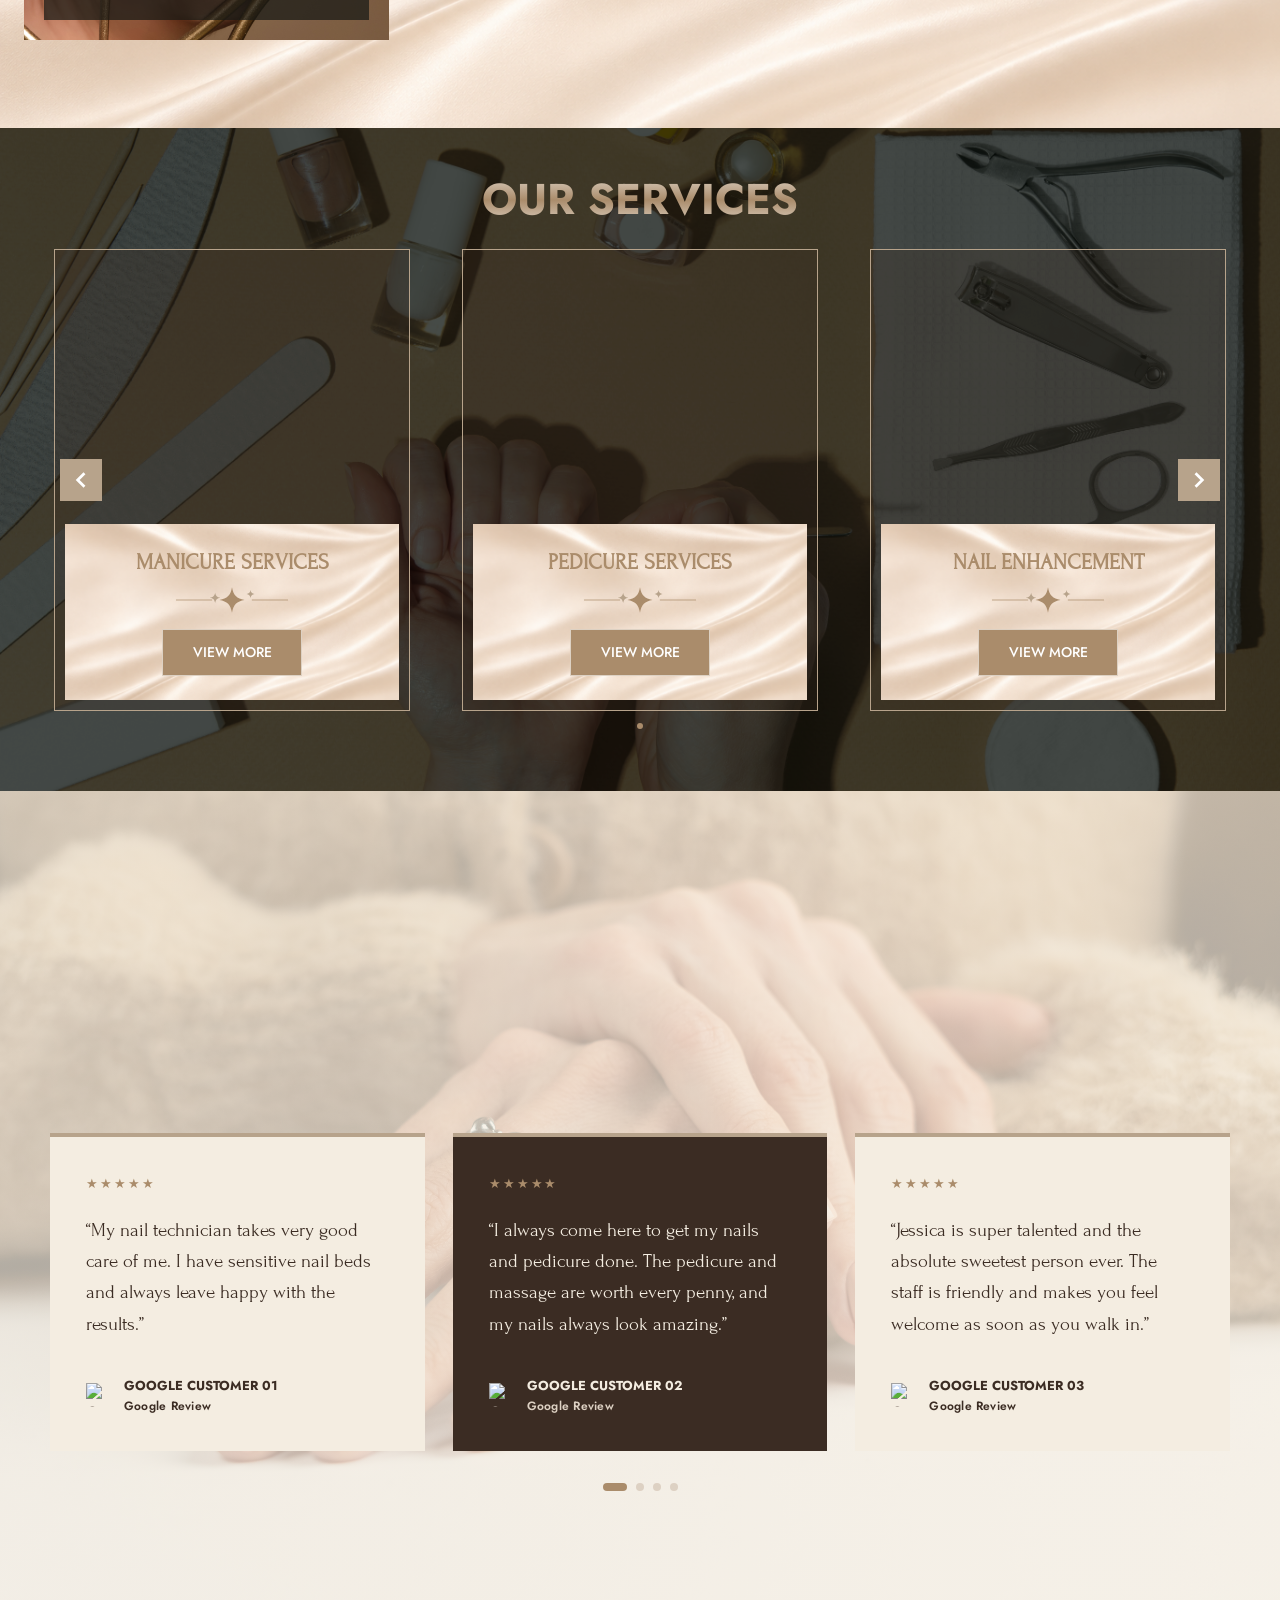
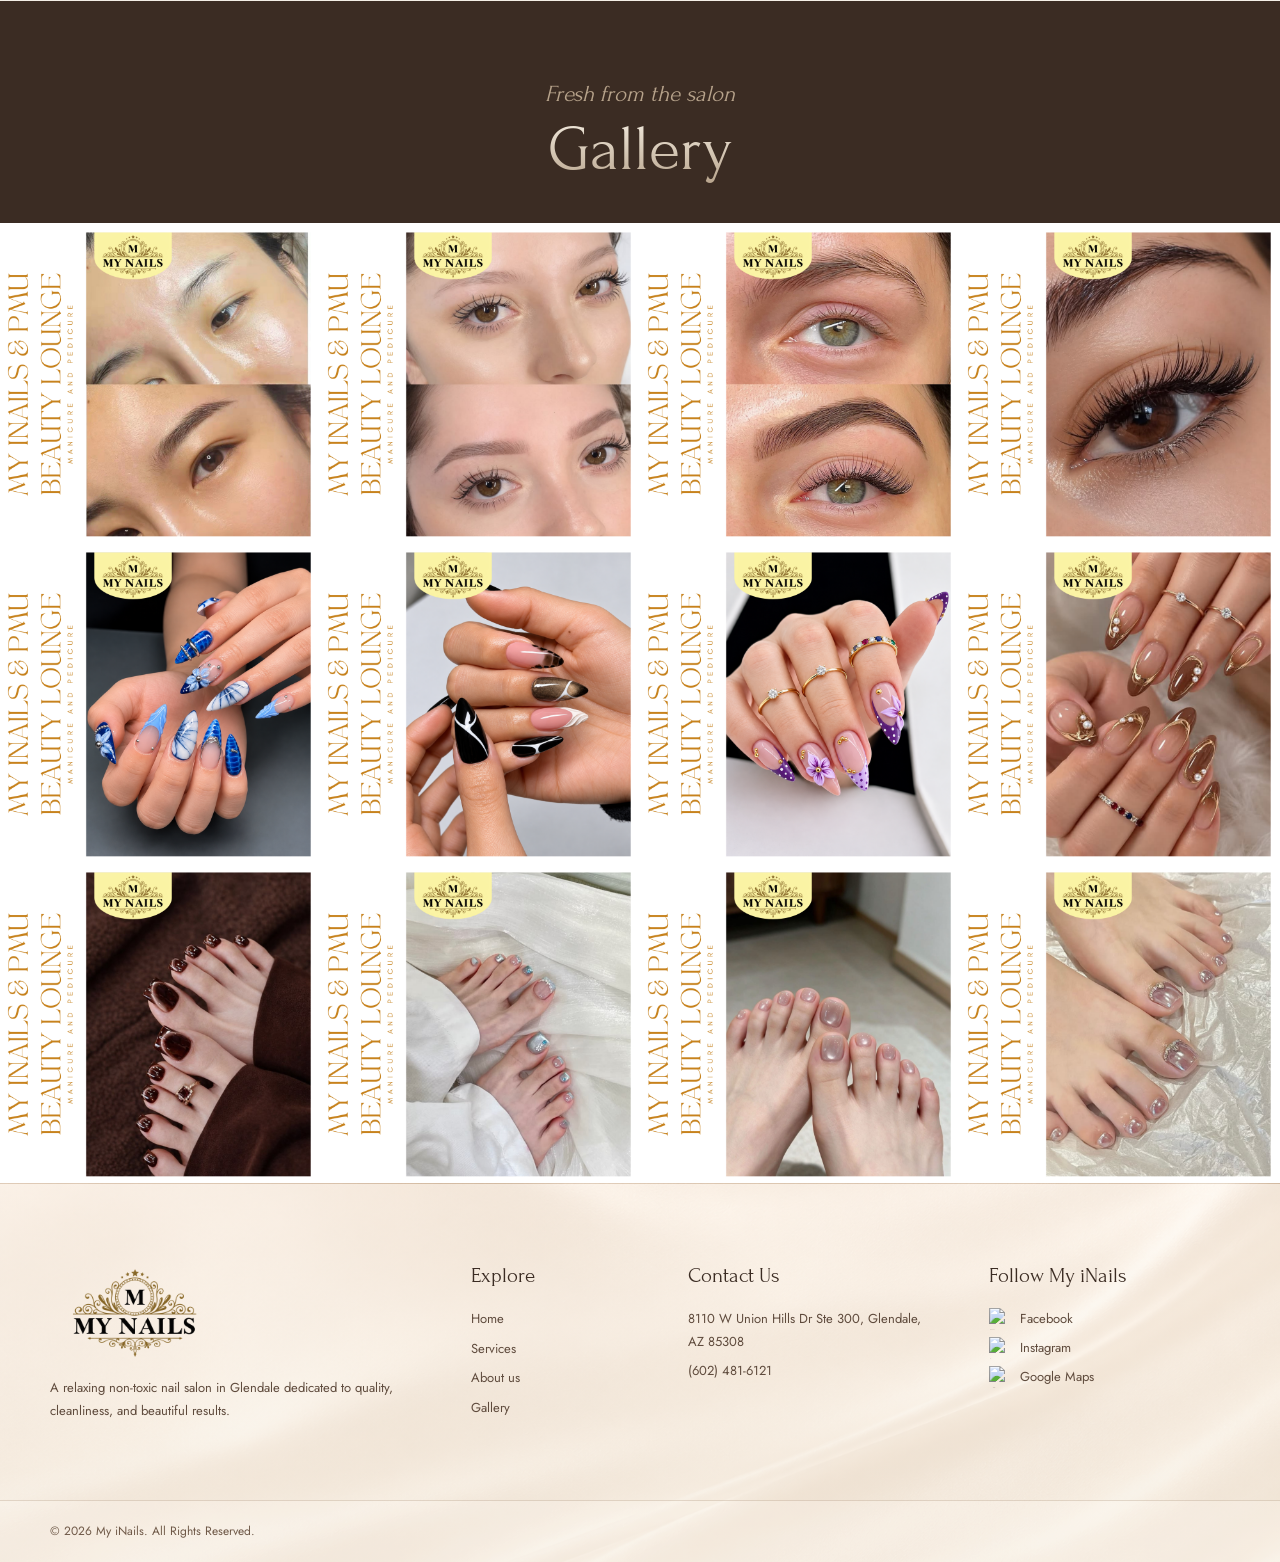
==== commit 49679515: "Update site content, links and styles for My iNails" ====
--- a/index.html
+++ b/index.html
@@ -3,8 +3,9 @@
 <head>
   <meta charset="utf-8">
   <meta name="viewport" content="width=device-width, initial-scale=1">
-  <meta name="description" content="Star Nails & Spa in Benton, Arkansas — manicures, pedicures, acrylics, waxing and more.">
-  <title>Star Nails & Spa Benton</title>
+  <meta name="description" content="My iNails is a non-toxic nail salon in Glendale, Arizona, offering beautiful nail care in a relaxing setting.">
+  <title>My iNails | Non-Toxic Nail Salon in Glendale, AZ</title>
+  <link rel="icon" type="image/png" href="assets/Ornate Gold and Black My Nails Logo.png">
   <link rel="preconnect" href="https://fonts.googleapis.com">
   <link rel="preconnect" href="https://fonts.gstatic.com" crossorigin>
   <link href="https://fonts.googleapis.com/css2?family=Forum&family=Jost:ital,wght@0,400;0,500;0,600;0,700;1,400&display=swap" rel="stylesheet">
@@ -13,11 +14,11 @@
 <body>
   <header class="site-header" id="top">
     <nav class="nav shell" aria-label="Primary navigation">
-      <a class="brand" href="#home" aria-label="My Nails home"><img src="assets/Ornate Gold and Black My Nails Logo.png" alt="My Nails"></a>
+      <a class="brand" href="#home" aria-label="My iNails home"><img src="assets/Ornate Gold and Black My Nails Logo.png" alt="My iNails"></a>
       <button class="menu-toggle" type="button" aria-expanded="false" aria-controls="main-menu"><svg viewBox="0 0 24 24" aria-hidden="true"><path d="M4 6h16M4 12h16M4 18h16"/></svg><span class="sr-only">Menu</span></button>
       <div class="nav-links" id="main-menu">
-        <div class="nav-group nav-left"><a class="active" href="#home">Home</a><a href="#services">Services</a><a href="#about">About us</a><a href="#gallery">Gallery</a></div>
-        <div class="nav-group nav-right"><a href="#contact">Contact us</a><a href="https://g.page/r/CZxJqa2TzSKlEBM/review" target="_blank" rel="noreferrer">Review</a><a href="https://www.google.com/maps/dir/?api=1&destination=1416+Military+Rd+Benton+AR+72015" target="_blank" rel="noreferrer">Directions</a></div>
+        <div class="nav-group nav-left"><a class="active" href="#home">Home</a><a href="services.html">Services</a><a href="#about">About us</a><a href="#gallery">Gallery</a></div>
+        <div class="nav-group nav-right"><a href="#contact">Contact us</a><a href="https://www.facebook.com/myinailsaz/" target="_blank" rel="noreferrer">Facebook</a><a href="https://www.instagram.com/myinailsglendale" target="_blank" rel="noreferrer">Instagram</a><a href="https://maps.google.com/?cid=4887083192797898307" target="_blank" rel="noreferrer">Directions</a></div>
       </div>
     </nav>
   </header>
@@ -28,12 +29,10 @@
       <div class="hero-slide" data-title="Signature Nail Style" data-copy="Unique designs that define your look." style="--hero:url('assets/star-nail-and-spa-2.jpg')"></div>
       <div class="hero-slide" data-title="Elevate Your Nails" data-copy="Shine brighter with premium nail care." style="--hero:url('assets/star-nail-and-spa-3.jpg')"></div>
       <div class="hero-shade"></div>
-      <img class="hero-flower flower-top" src="assets/icon-trendynails-2-1.png" alt="">
-      <img class="hero-flower flower-bottom" src="assets/icon-trendynails-1-1.png" alt="">
       <div class="hero-content">
         <h1>Perfecting Nail <span>Beauty</span></h1>
         <p class="hero-copy">Flawless nails crafted with precision.</p>
-        <a class="btn btn-light" href="tel:+15013152344">Call now</a>
+        <a class="btn btn-light" href="tel:+16024816121">Call now</a>
       </div>
       <button class="hero-arrow prev" type="button" aria-label="Previous slide"><svg aria-hidden="true" viewBox="0 0 24 24"><path d="M15 19 8 12l7-7"/></svg></button>
       <button class="hero-arrow next" type="button" aria-label="Next slide"><svg aria-hidden="true" viewBox="0 0 24 24"><path d="m9 5 7 7-7 7"/></svg></button>
@@ -45,18 +44,19 @@
         <aside class="contact-panel" id="contact">
           <div class="contact-panel-inner">
             <h2>Contact Us</h2>
-            <div class="contact-block"><h3>Business Hours</h3><p>Mon – Sat: 09:00AM – 07:00PM<br>Sun: 12:00AM – 05:00PM</p></div>
-            <a class="contact-block" href="https://maps.google.com/?q=1416+Military+Rd+Benton+AR+72015" target="_blank" rel="noreferrer"><img class="contact-icon location-icon" src="assets/loc-icon-beige.png" alt="Location"><p><strong>1416 Military Rd,</strong> Benton, AR 72015</p></a>
-            <a class="contact-block" href="tel:+15013152344"><img class="contact-icon phone-icon" src="assets/phone-icon-beige.png" alt="Phone"><p><strong>(501) 315-2344</strong></p></a>
+            <div class="contact-block"><h3>My iNails</h3><p>Non-Toxic Nail Salon<br>Glendale, Arizona</p></div>
+            <a class="contact-block" href="https://maps.google.com/?cid=4887083192797898307" target="_blank" rel="noreferrer"><img class="contact-icon location-icon" src="https://thesvg.org/icons/google-maps/default.svg" alt="Google Maps"><p><strong>8110 W Union Hills Dr Ste 300,</strong><br>Glendale, AZ 85308</p></a>
+            <a class="contact-block" href="tel:+16024816121"><img class="contact-icon phone-icon" src="https://thesvg.org/ui/phone/outline.svg" alt="Phone"><p><strong>(602) 481-6121</strong></p></a>
+            <div class="contact-socials" aria-label="My iNails social media"><a href="https://www.facebook.com/myinailsaz/" target="_blank" rel="noreferrer" aria-label="My iNails on Facebook"><img src="https://thesvg.org/icons/facebook/default.svg" alt=""></a><a href="https://www.instagram.com/myinailsglendale" target="_blank" rel="noreferrer" aria-label="My iNails on Instagram"><img src="https://thesvg.org/icons/instagram/default.svg" alt=""></a></div>
           </div>
         </aside>
         <div class="original-welcome">
-          <h2>Welcome to Star Nails &amp; Spa!</h2>
-          <p>Located at <strong>1416 Military Rd, Benton, AR 72015</strong>, <strong>Star Nails &amp; Spa</strong> is your local destination for beautiful nails, relaxing spa experiences, and exceptional customer care. From the moment you step inside, our friendly and talented team strives to create an atmosphere where you can unwind, feel refreshed, and leave with confidence.</p>
+          <h2>Welcome to My iNails!</h2>
+          <p>Located at <strong>8110 W Union Hills Dr Ste 300, Glendale, AZ 85308</strong>, <strong>My iNails</strong> is your local non-toxic nail salon for beautiful nails, relaxing care, and exceptional service. From the moment you step inside, our friendly team strives to create an atmosphere where you can unwind, feel refreshed, and leave with confidence.</p>
           <p>We offer a full range of professional nail and spa services, including manicures, spa pedicures, acrylics, gel nails, dip powder, custom nail art, waxing, and more. Every service is performed with high-quality products, strict cleanliness standards, and attention to detail — ensuring results that are not only beautiful but long-lasting.</p>
-          <p>At <strong>Star Nails &amp; Spa</strong>, your comfort and satisfaction are our top priorities. Whether you’re preparing for a special event or simply treating yourself to some well-deserved self-care, we are committed to delivering a relaxing experience that helps you look and feel your best.</p>
-          <p>Visit us at <strong>1416 Military Rd, Benton, AR 72015</strong> or call us at <strong>501-315-2344</strong> to book your appointment today — relax, refresh, and shine with Star Nails &amp; Spa.</p>
-          <a class="original-button" href="#services">Our Services</a>
+          <p>At <strong>My iNails</strong>, your comfort and satisfaction are our top priorities. Whether you’re preparing for a special event or simply treating yourself to some well-deserved self-care, we are committed to delivering a relaxing experience that helps you look and feel your best.</p>
+          <p>Visit us at <strong>8110 W Union Hills Dr Ste 300, Glendale, AZ 85308</strong> or call us at <strong>602-481-6121</strong> to book your appointment today — relax, refresh, and shine with My iNails.</p>
+          <a class="original-button" href="services.html">Our Services</a>
         </div>
       </div>
     </section>
@@ -94,10 +94,10 @@
   </div>
 
   <footer class="footer">
-    <div class="shell footer-grid"><div class="footer-about"><img src="assets/Ornate Gold and Black My Nails Logo.png" alt="My Nails"><p>A relaxing Benton nail salon dedicated to quality, cleanliness and beautiful results.</p></div><div><h3>Explore</h3><a href="#home">Home</a><a href="#services">Services</a><a href="#about">About us</a><a href="#gallery">Gallery</a></div><div><h3>Contact Us</h3><a href="https://maps.google.com/?q=1416+Military+Rd+Benton+AR+72015">1416 Military Rd, Benton, AR 72015</a><a href="tel:+15013152344">(501) 315-2344</a></div><div><h3>Business Hours</h3><p>Mon – Sat: 9 AM – 7 PM<br>Sunday: 12 PM – 5 PM</p><a class="footer-review" href="https://g.page/r/CZxJqa2TzSKlEBM/review">Leave us a review</a></div></div>
-    <div class="copyright"><div class="shell">© 2025 Star Nails & Spa. All Rights Reserved.</div></div>
+    <div class="shell footer-grid"><div class="footer-about"><img src="assets/Ornate Gold and Black My Nails Logo.png" alt="My iNails"><p>A relaxing non-toxic nail salon in Glendale dedicated to quality, cleanliness, and beautiful results.</p></div><div><h3>Explore</h3><a href="#home">Home</a><a href="services.html">Services</a><a href="#about">About us</a><a href="#gallery">Gallery</a></div><div><h3>Contact Us</h3><a href="https://maps.google.com/?cid=4887083192797898307" target="_blank" rel="noreferrer">8110 W Union Hills Dr Ste 300, Glendale, AZ 85308</a><a href="tel:+16024816121">(602) 481-6121</a></div><div><h3>Follow My iNails</h3><div class="footer-socials"><a href="https://www.facebook.com/myinailsaz/" target="_blank" rel="noreferrer"><img src="https://thesvg.org/icons/facebook/default.svg" alt="Facebook"><span>Facebook</span></a><a href="https://www.instagram.com/myinailsglendale" target="_blank" rel="noreferrer"><img src="https://thesvg.org/icons/instagram/default.svg" alt="Instagram"><span>Instagram</span></a><a href="https://maps.google.com/?cid=4887083192797898307" target="_blank" rel="noreferrer"><img src="https://thesvg.org/icons/google-maps/default.svg" alt="Google Maps"><span>Google Maps</span></a></div></div></div>
+    <div class="copyright"><div class="shell">© 2026 My iNails. All Rights Reserved.</div></div>
   </footer>
-  <a class="floating-call" href="tel:+15013152344" aria-label="Call Star Nails & Spa">☎</a>
+  <a class="floating-call" href="tel:+16024816121" aria-label="Call My iNails"><img src="https://thesvg.org/ui/phone/outline.svg" alt=""></a>
   <script src="script.js"></script>
 </body>
 </html>
--- a/styles.css
+++ b/styles.css
@@ -71,7 +71,8 @@
 .hero-arrow svg path,.services-arrow svg path{fill:none;stroke:#fff;stroke-width:2.75;stroke-linecap:square;stroke-linejoin:miter;vector-effect:non-scaling-stroke}
 
 .contact-block .contact-icon{display:block;width:32px;height:38px;object-fit:contain;margin:0 auto 18px;filter:none}
-.contact-block .phone-icon{width:36px;height:32px}
+.contact-block .phone-icon{width:36px;height:32px;filter:brightness(0) invert(1)}
+.contact-socials{display:flex;align-items:center;justify-content:center;gap:14px;margin-top:-12px}.contact-socials a{display:grid;place-items:center;width:38px;height:38px;border-radius:50%;background:#fff;box-shadow:0 4px 12px rgba(0,0,0,.16);transition:transform .2s}.contact-socials a:hover{transform:translateY(-2px)}.contact-socials img{display:block;width:25px;height:25px;object-fit:contain}
 
 /* Refined title palette: subtle, directional gradients with strong contrast. */
 .hero h1{color:var(--ivory);background:linear-gradient(180deg,#fff 8%,var(--ivory) 52%,var(--beige) 100%);-webkit-background-clip:text;background-clip:text;-webkit-text-fill-color:transparent;text-shadow:none;filter:drop-shadow(0 2px 3px rgba(59,44,35,.45))}
@@ -146,6 +147,8 @@
 .footer a:hover,.footer-review{color:#8b6849!important}
 .footer-review{display:inline-block!important;border-bottom:1px solid rgba(139,104,73,.38);padding-bottom:2px}
 .footer-about>img{filter:none}
+.footer-socials{display:flex;flex-direction:column;align-items:flex-start;gap:7px}.footer-socials a{display:flex;align-items:center;gap:9px;margin:0}.footer-socials img{width:22px;height:22px;object-fit:contain;flex:0 0 22px}.footer-socials span{line-height:1.2}
+.floating-call img{width:25px;height:25px;object-fit:contain;filter:brightness(0) invert(1)}
 .copyright{color:#6f5948;border-top-color:rgba(139,104,73,.22);background:rgba(255,250,243,.22)}
 
 /* Service menu rebuilt from the salon's current price list. */
@@ -189,3 +192,22 @@
   .site-header .menu-toggle{display:flex!important;position:absolute!important;right:0!important;top:18px!important;z-index:999!important;align-items:center;justify-content:center;opacity:1;visibility:visible;background:transparent!important}
   .site-header .menu-toggle svg{display:block!important;width:26px;height:26px;fill:none;stroke:#3B2C23;stroke-width:2}
 }
+
+@media(max-width:700px){
+  .hero-arrow{display:none!important}
+  .hero h1{width:100%;max-width:360px;font-size:42px;line-height:1.05;white-space:normal}
+  .hero h1 span{display:block}
+}
+
+/* Resolve legacy background URLs to assets included with this site. */
+.services{background-image:url('assets/Ivory Silk Satin Waves.png')}
+.intro-section{background-image:url('assets/Ivory Silk Satin Waves.png')}
+.service-card-body{background-image:url('assets/Ivory Silk Satin Waves.png')}
+
+/* Category-only service cards. */
+.original-services{min-height:620px}
+.service-card-body{height:auto;min-height:176px;padding:22px 20px 20px;justify-content:center}
+.service-card-body h3{min-height:0}
+.service-card-body .luxury-mark{margin:7px auto 12px}
+.service-card-body .category-book{min-width:140px;min-height:43px;margin-top:0}
+@media(max-width:700px){.original-services{min-height:670px}.service-card-body{min-height:176px}}
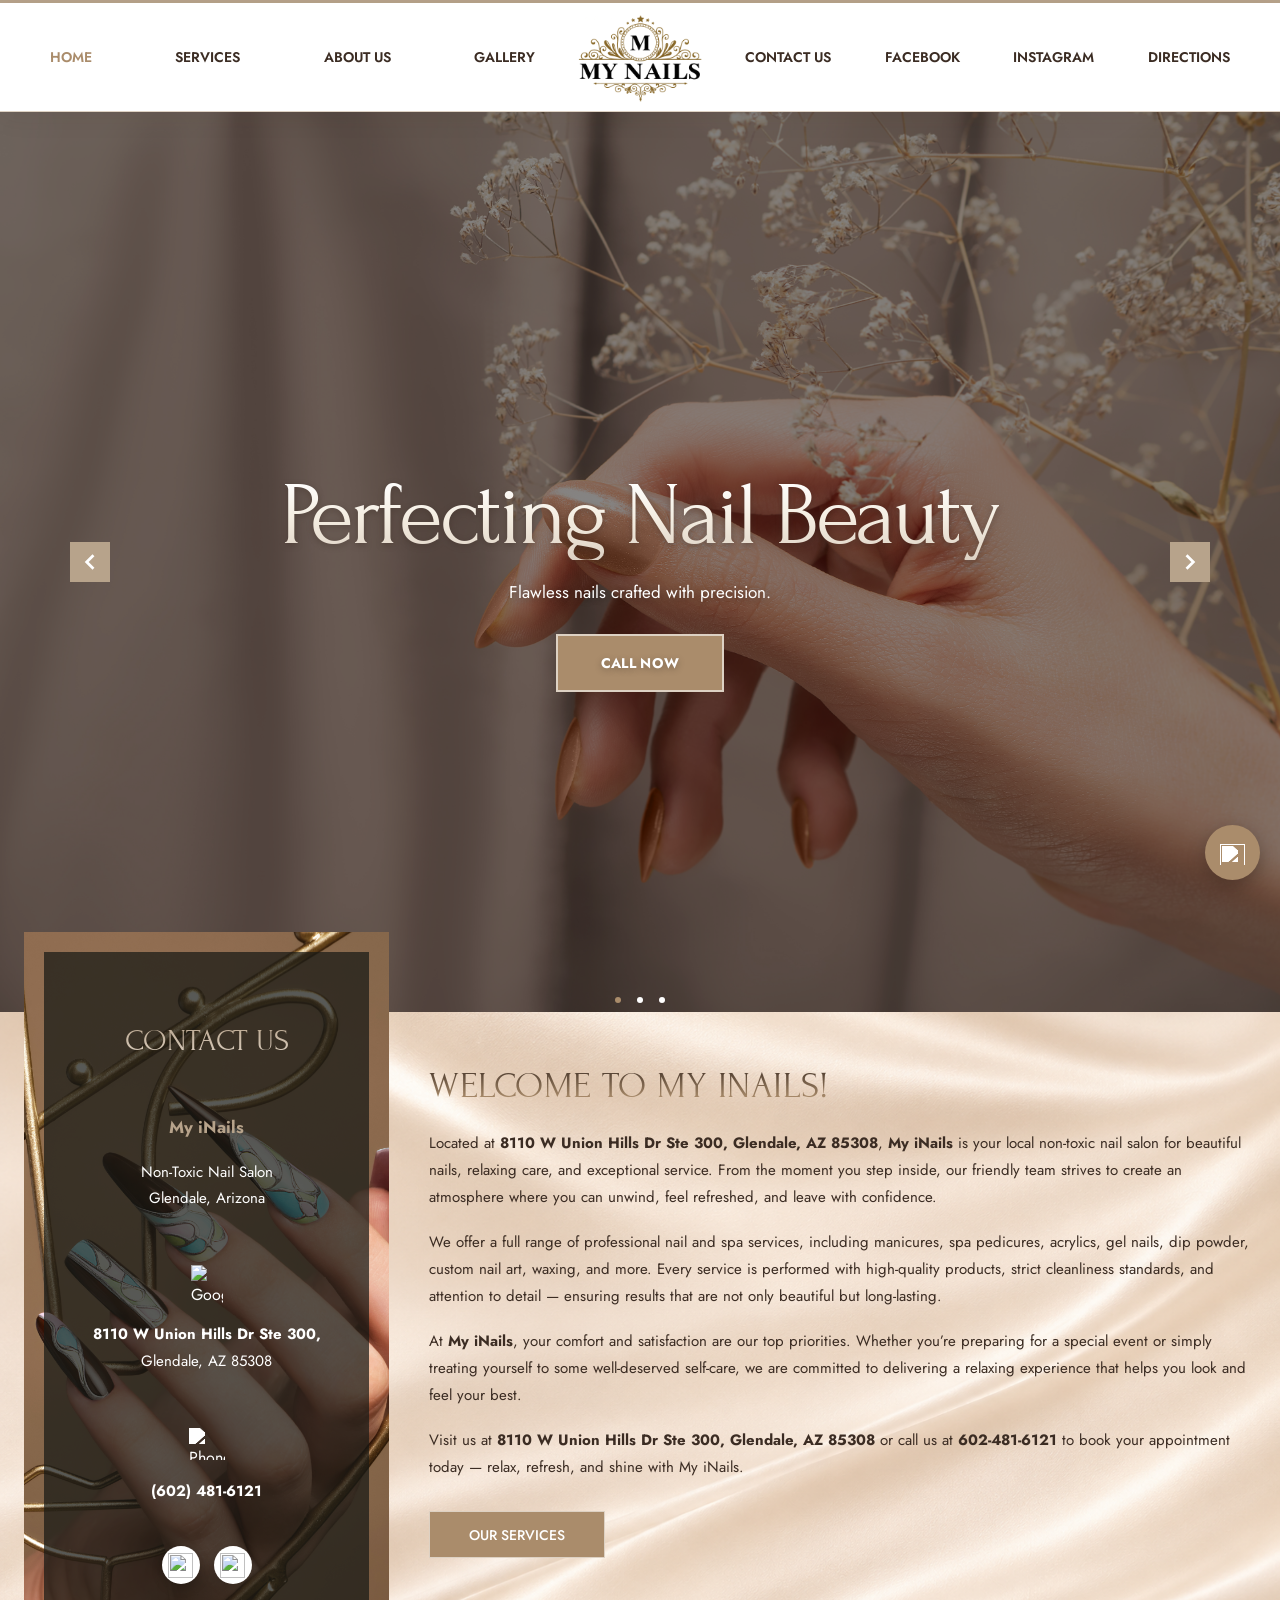
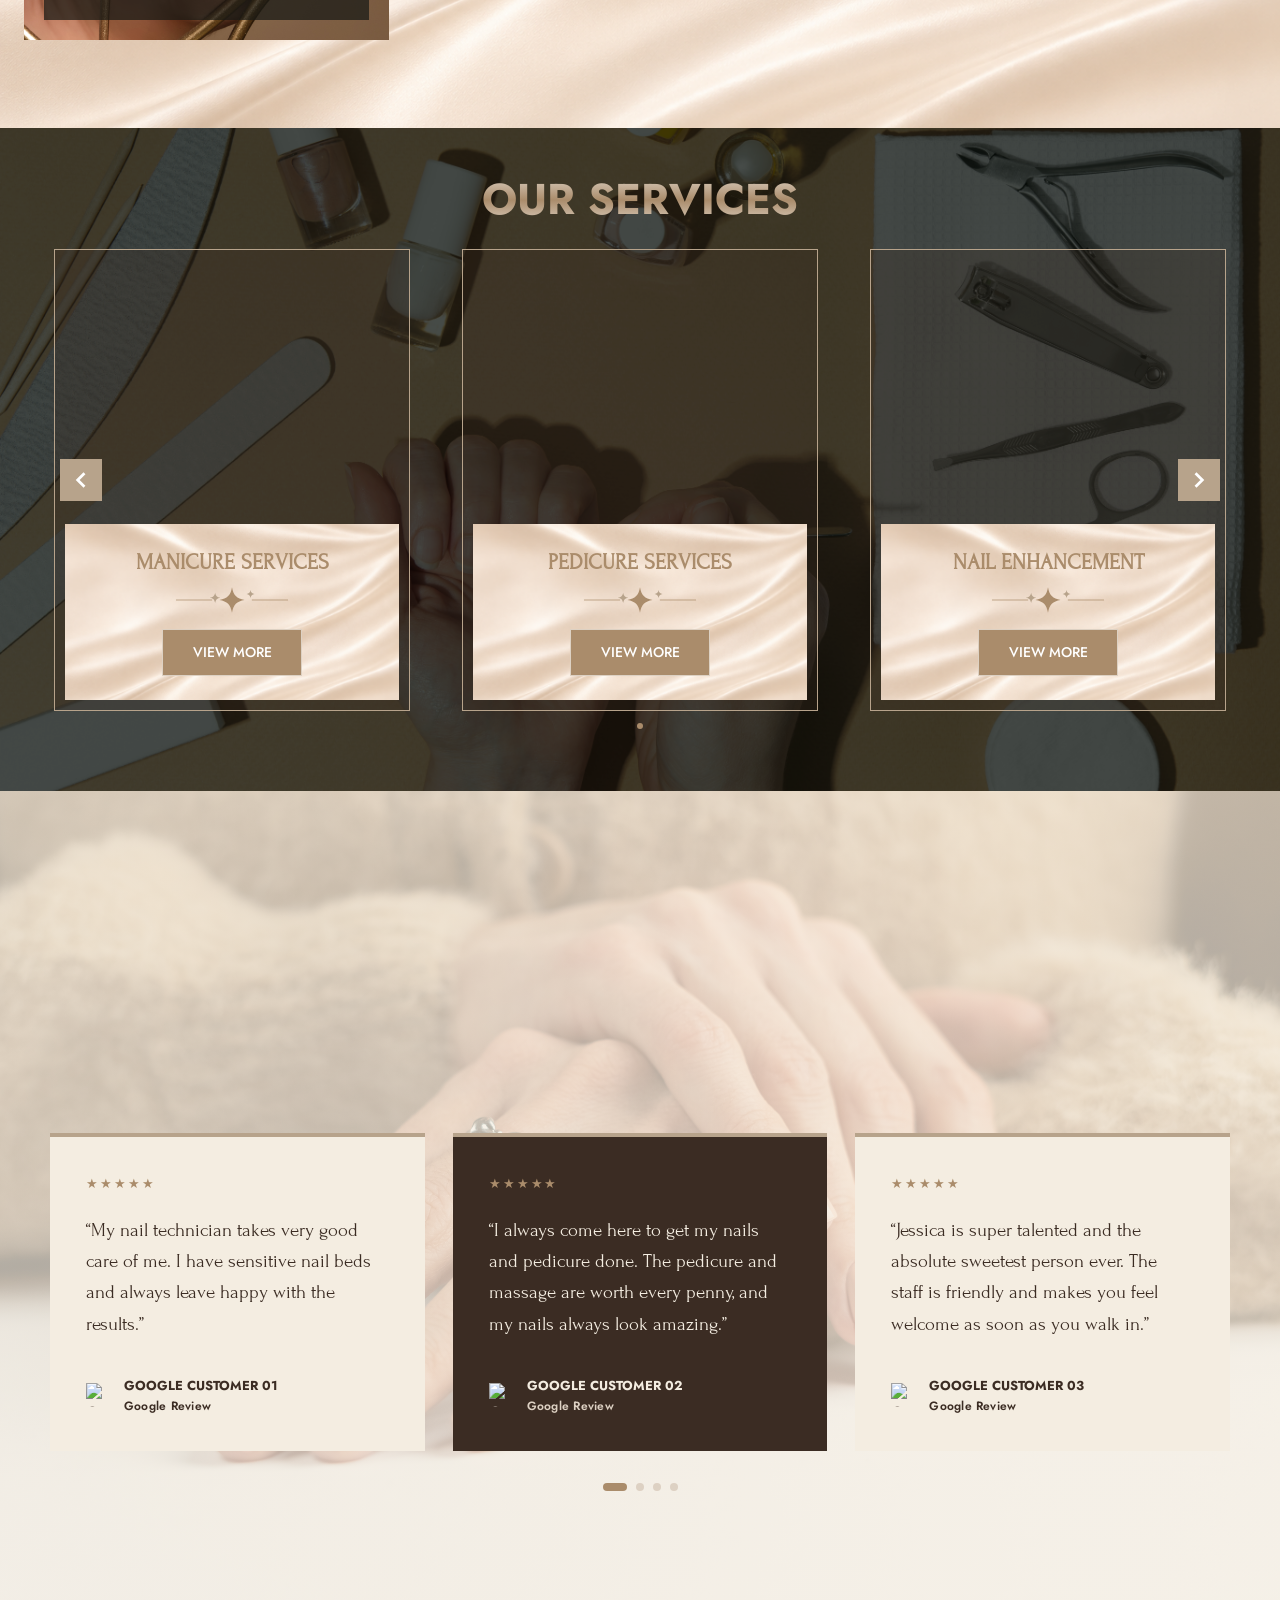
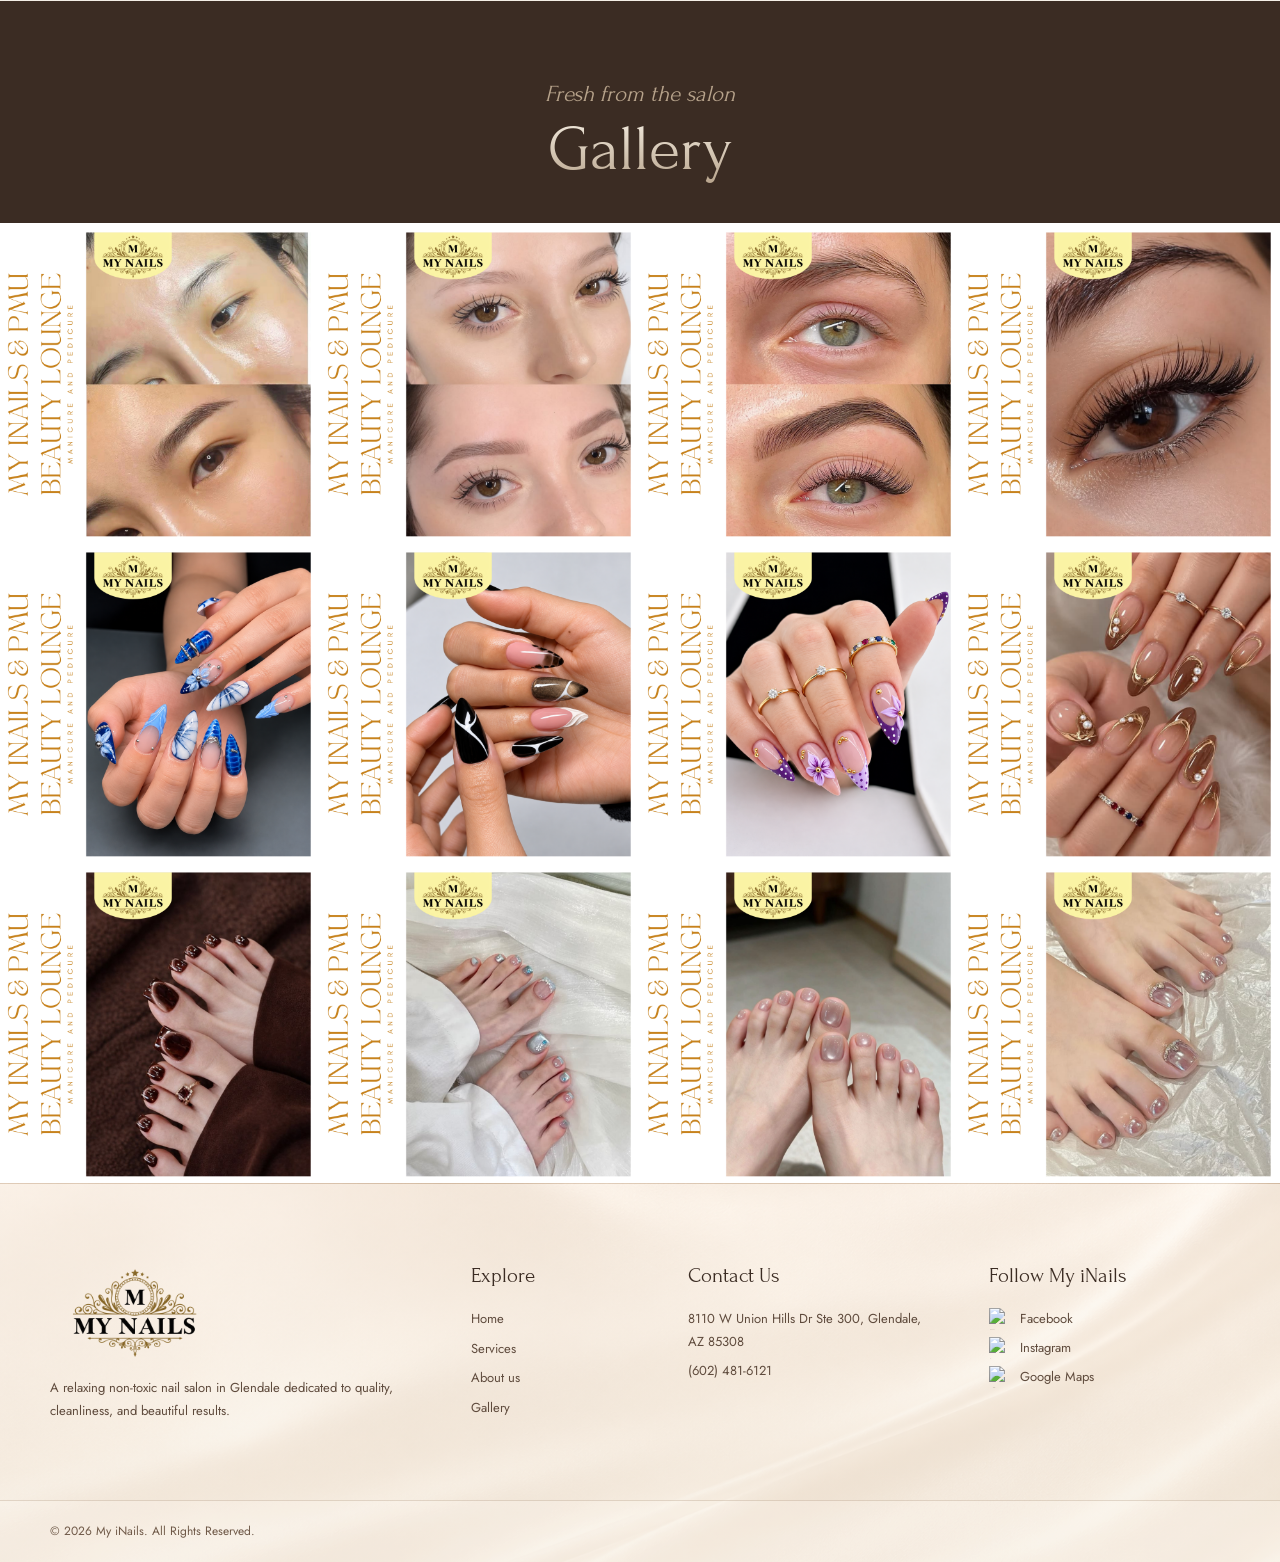
==== commit 030d3c03: "Redesign services and add dedicated site pages" ====
--- a/index.html
+++ b/index.html
@@ -14,11 +14,11 @@
 <body>
   <header class="site-header" id="top">
     <nav class="nav shell" aria-label="Primary navigation">
-      <a class="brand" href="#home" aria-label="My iNails home"><img src="assets/Ornate Gold and Black My Nails Logo.png" alt="My iNails"></a>
+      <a class="brand" href="index.html" aria-label="My iNails home"><img src="assets/Ornate Gold and Black My Nails Logo.png" alt="My iNails"></a>
       <button class="menu-toggle" type="button" aria-expanded="false" aria-controls="main-menu"><svg viewBox="0 0 24 24" aria-hidden="true"><path d="M4 6h16M4 12h16M4 18h16"/></svg><span class="sr-only">Menu</span></button>
       <div class="nav-links" id="main-menu">
-        <div class="nav-group nav-left"><a class="active" href="#home">Home</a><a href="services.html">Services</a><a href="#about">About us</a><a href="#gallery">Gallery</a></div>
-        <div class="nav-group nav-right"><a href="#contact">Contact us</a><a href="https://www.facebook.com/myinailsaz/" target="_blank" rel="noreferrer">Facebook</a><a href="https://www.instagram.com/myinailsglendale" target="_blank" rel="noreferrer">Instagram</a><a href="https://maps.google.com/?cid=4887083192797898307" target="_blank" rel="noreferrer">Directions</a></div>
+        <div class="nav-group nav-left"><a class="active" href="index.html">Home</a><a href="services.html">Services</a><a href="about.html">About us</a><a href="gallery.html">Gallery</a></div>
+        <div class="nav-group nav-right"><a href="contact.html">Contact us</a><a href="https://www.facebook.com/myinailsaz/" target="_blank" rel="noreferrer">Facebook</a><a href="https://www.instagram.com/myinailsglendale" target="_blank" rel="noreferrer">Instagram</a><a href="https://maps.google.com/?cid=4887083192797898307" target="_blank" rel="noreferrer">Directions</a></div>
       </div>
     </nav>
   </header>
@@ -94,7 +94,7 @@
   </div>
 
   <footer class="footer">
-    <div class="shell footer-grid"><div class="footer-about"><img src="assets/Ornate Gold and Black My Nails Logo.png" alt="My iNails"><p>A relaxing non-toxic nail salon in Glendale dedicated to quality, cleanliness, and beautiful results.</p></div><div><h3>Explore</h3><a href="#home">Home</a><a href="services.html">Services</a><a href="#about">About us</a><a href="#gallery">Gallery</a></div><div><h3>Contact Us</h3><a href="https://maps.google.com/?cid=4887083192797898307" target="_blank" rel="noreferrer">8110 W Union Hills Dr Ste 300, Glendale, AZ 85308</a><a href="tel:+16024816121">(602) 481-6121</a></div><div><h3>Follow My iNails</h3><div class="footer-socials"><a href="https://www.facebook.com/myinailsaz/" target="_blank" rel="noreferrer"><img src="https://thesvg.org/icons/facebook/default.svg" alt="Facebook"><span>Facebook</span></a><a href="https://www.instagram.com/myinailsglendale" target="_blank" rel="noreferrer"><img src="https://thesvg.org/icons/instagram/default.svg" alt="Instagram"><span>Instagram</span></a><a href="https://maps.google.com/?cid=4887083192797898307" target="_blank" rel="noreferrer"><img src="https://thesvg.org/icons/google-maps/default.svg" alt="Google Maps"><span>Google Maps</span></a></div></div></div>
+    <div class="shell footer-grid"><div class="footer-about"><img src="assets/Ornate Gold and Black My Nails Logo.png" alt="My iNails"><p>A relaxing non-toxic nail salon in Glendale dedicated to quality, cleanliness, and beautiful results.</p></div><div><h3>Explore</h3><a href="index.html">Home</a><a href="services.html">Services</a><a href="about.html">About us</a><a href="gallery.html">Gallery</a></div><div><h3>Contact Us</h3><a href="contact.html">8110 W Union Hills Dr Ste 300, Glendale, AZ 85308</a><a href="tel:+16024816121">(602) 481-6121</a></div><div><h3>Follow My iNails</h3><div class="footer-socials"><a href="https://www.facebook.com/myinailsaz/" target="_blank" rel="noreferrer"><img src="https://thesvg.org/icons/facebook/default.svg" alt="Facebook"><span>Facebook</span></a><a href="https://www.instagram.com/myinailsglendale" target="_blank" rel="noreferrer"><img src="https://thesvg.org/icons/instagram/default.svg" alt="Instagram"><span>Instagram</span></a><a href="https://maps.google.com/?cid=4887083192797898307" target="_blank" rel="noreferrer"><img src="https://thesvg.org/icons/google-maps/default.svg" alt="Google Maps"><span>Google Maps</span></a></div></div></div>
     <div class="copyright"><div class="shell">© 2026 My iNails. All Rights Reserved.</div></div>
   </footer>
   <a class="floating-call" href="tel:+16024816121" aria-label="Call My iNails"><img src="https://thesvg.org/ui/phone/outline.svg" alt=""></a>
